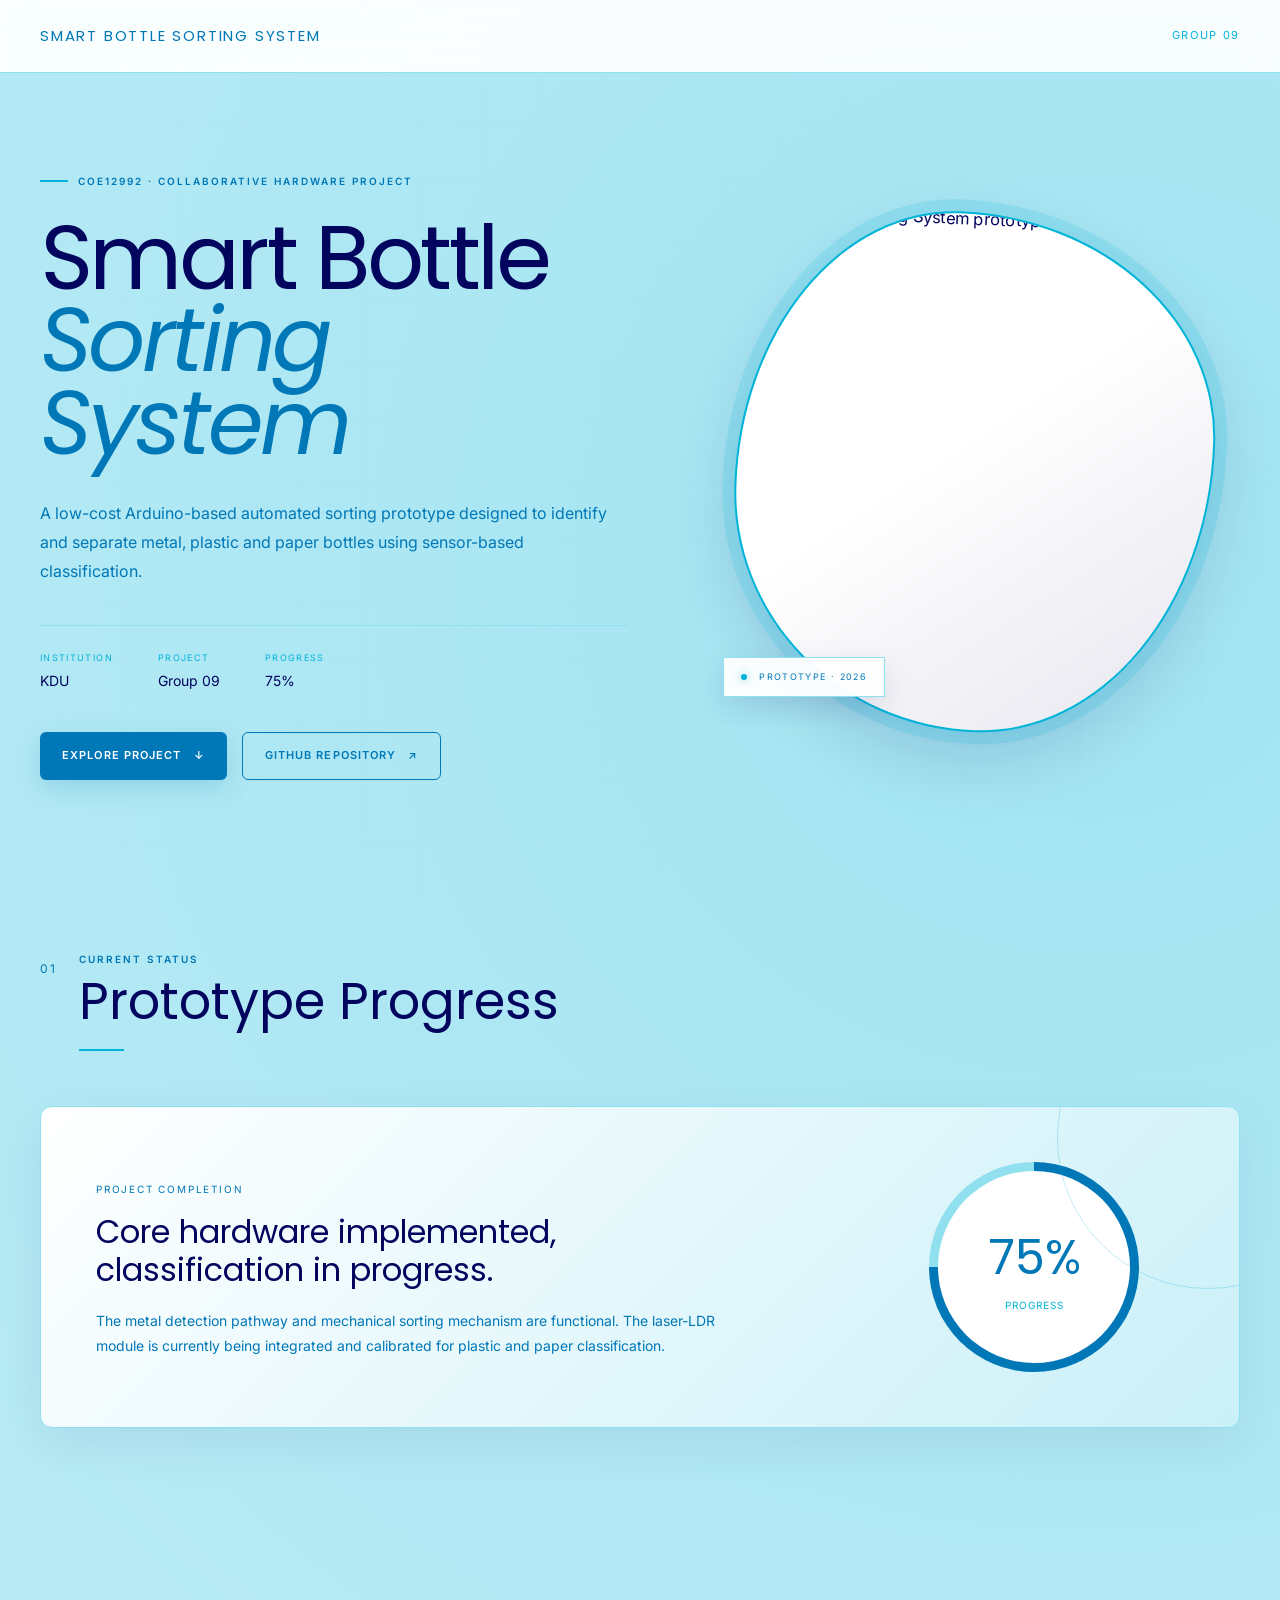
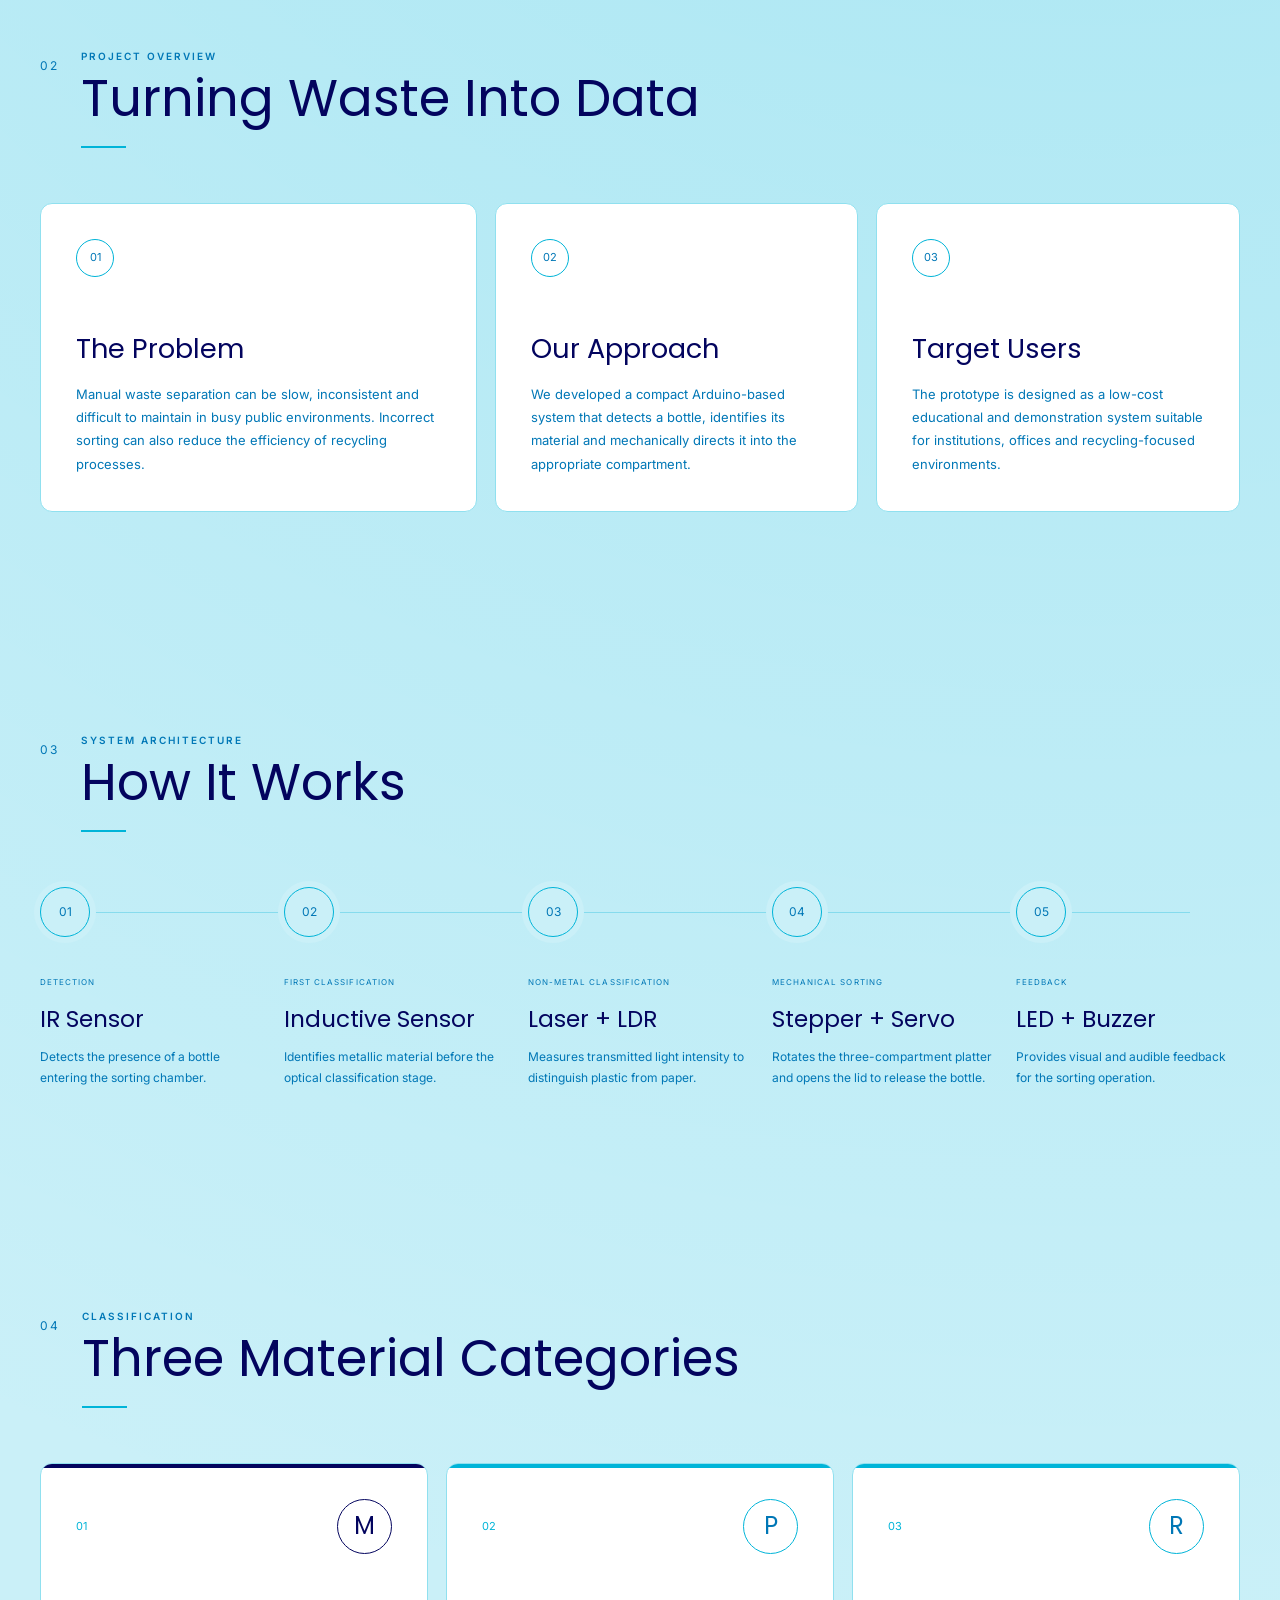
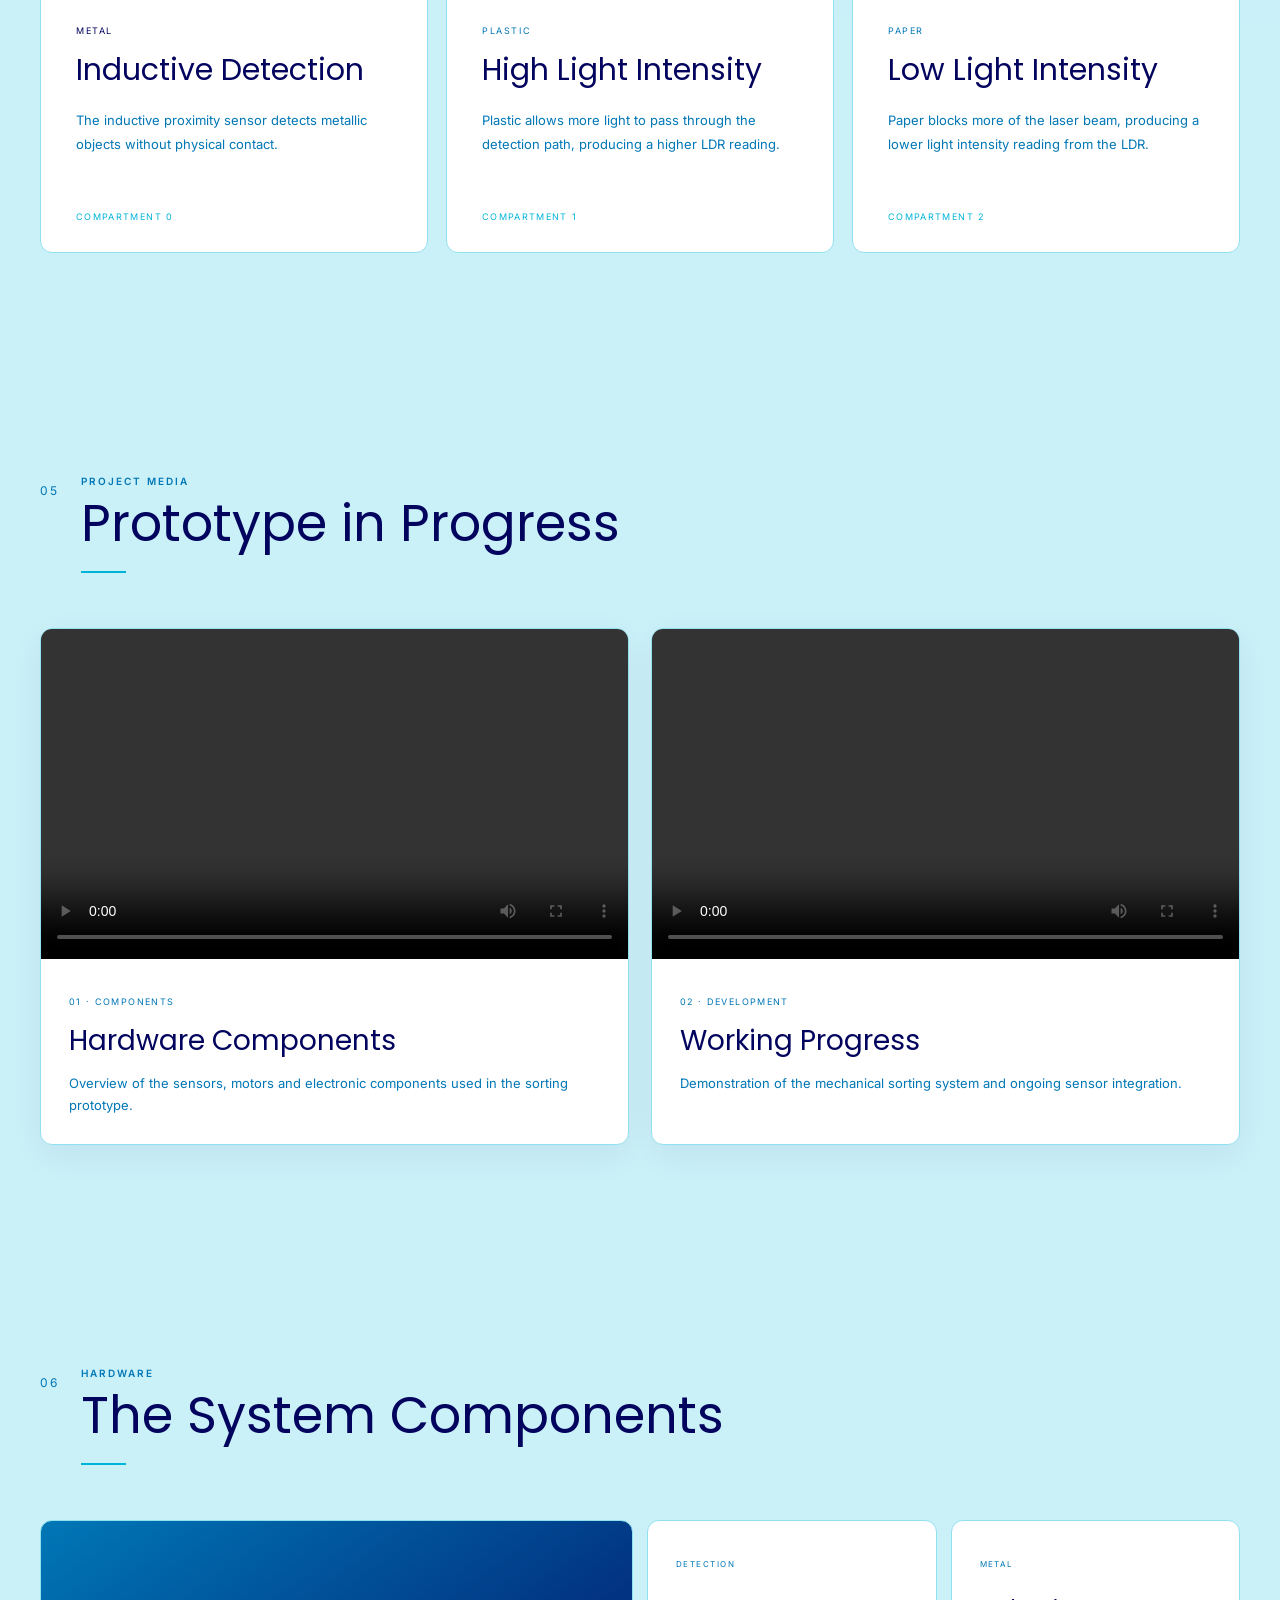
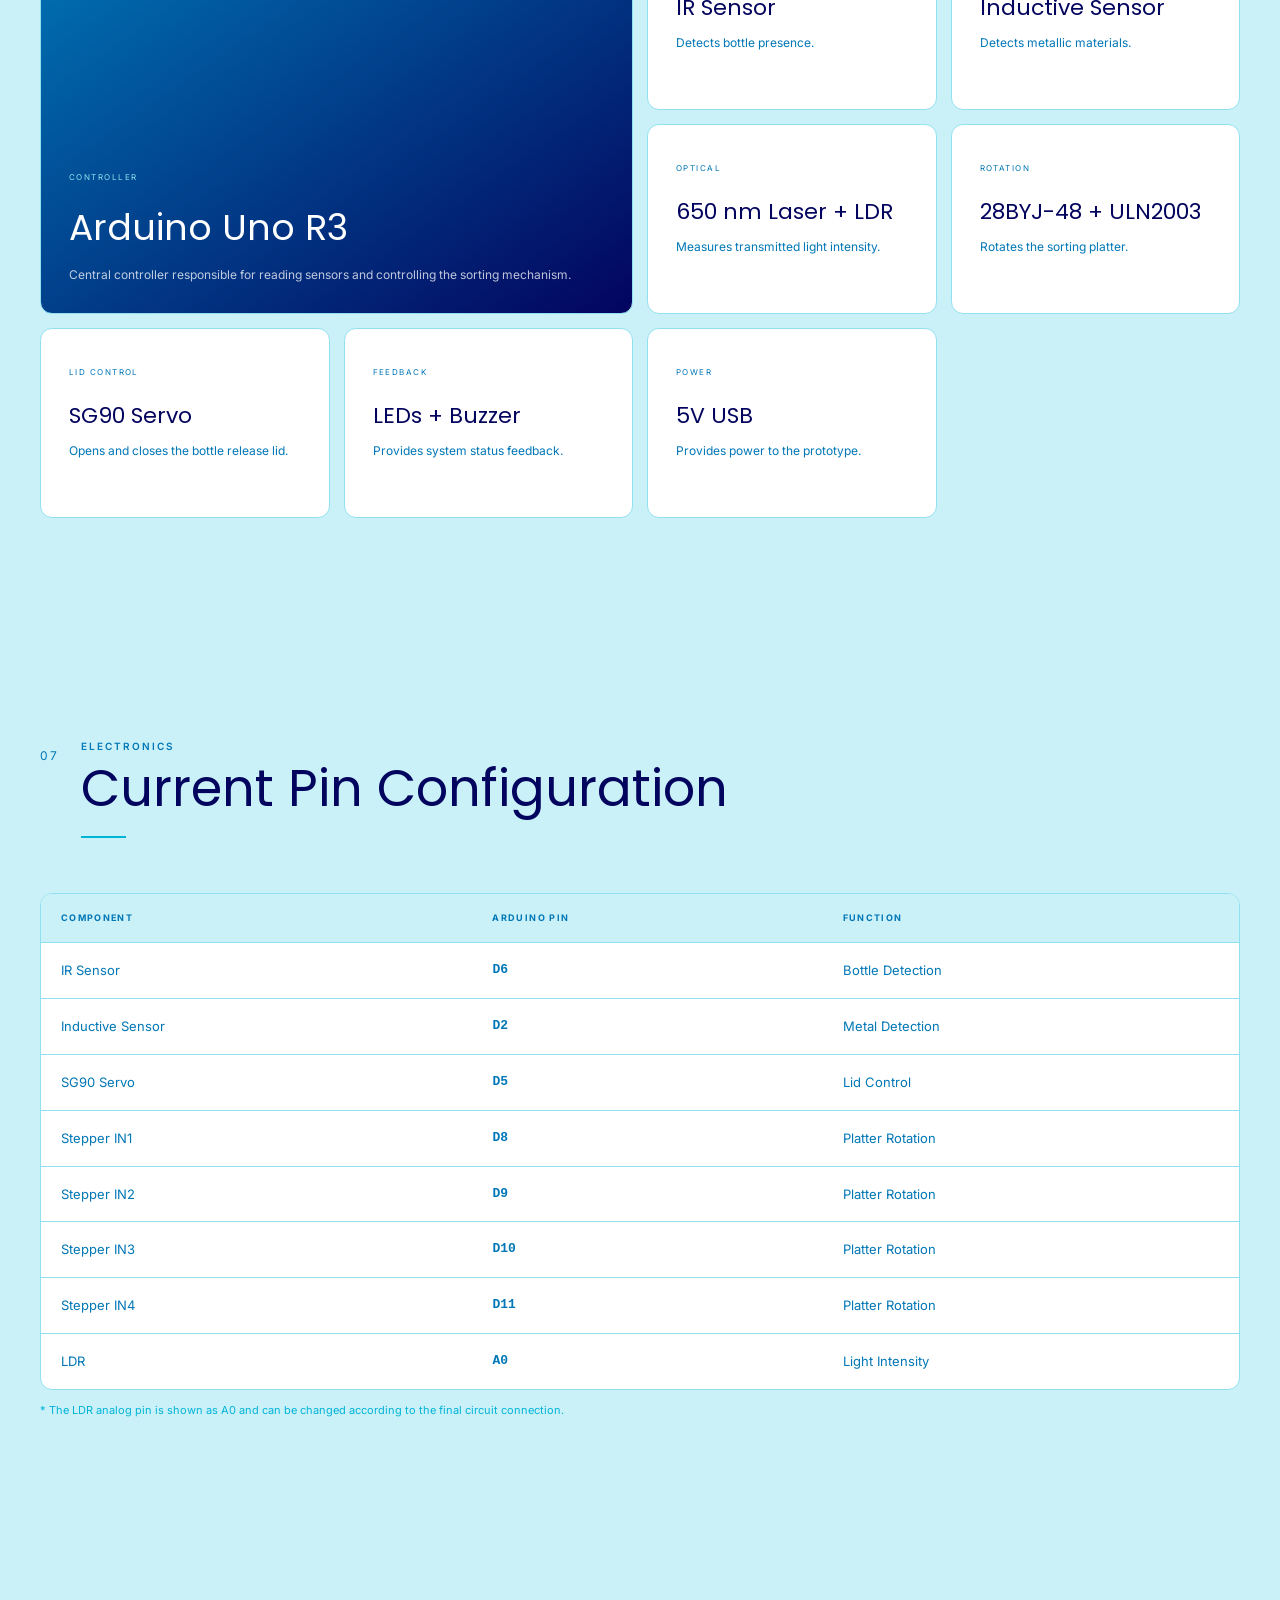
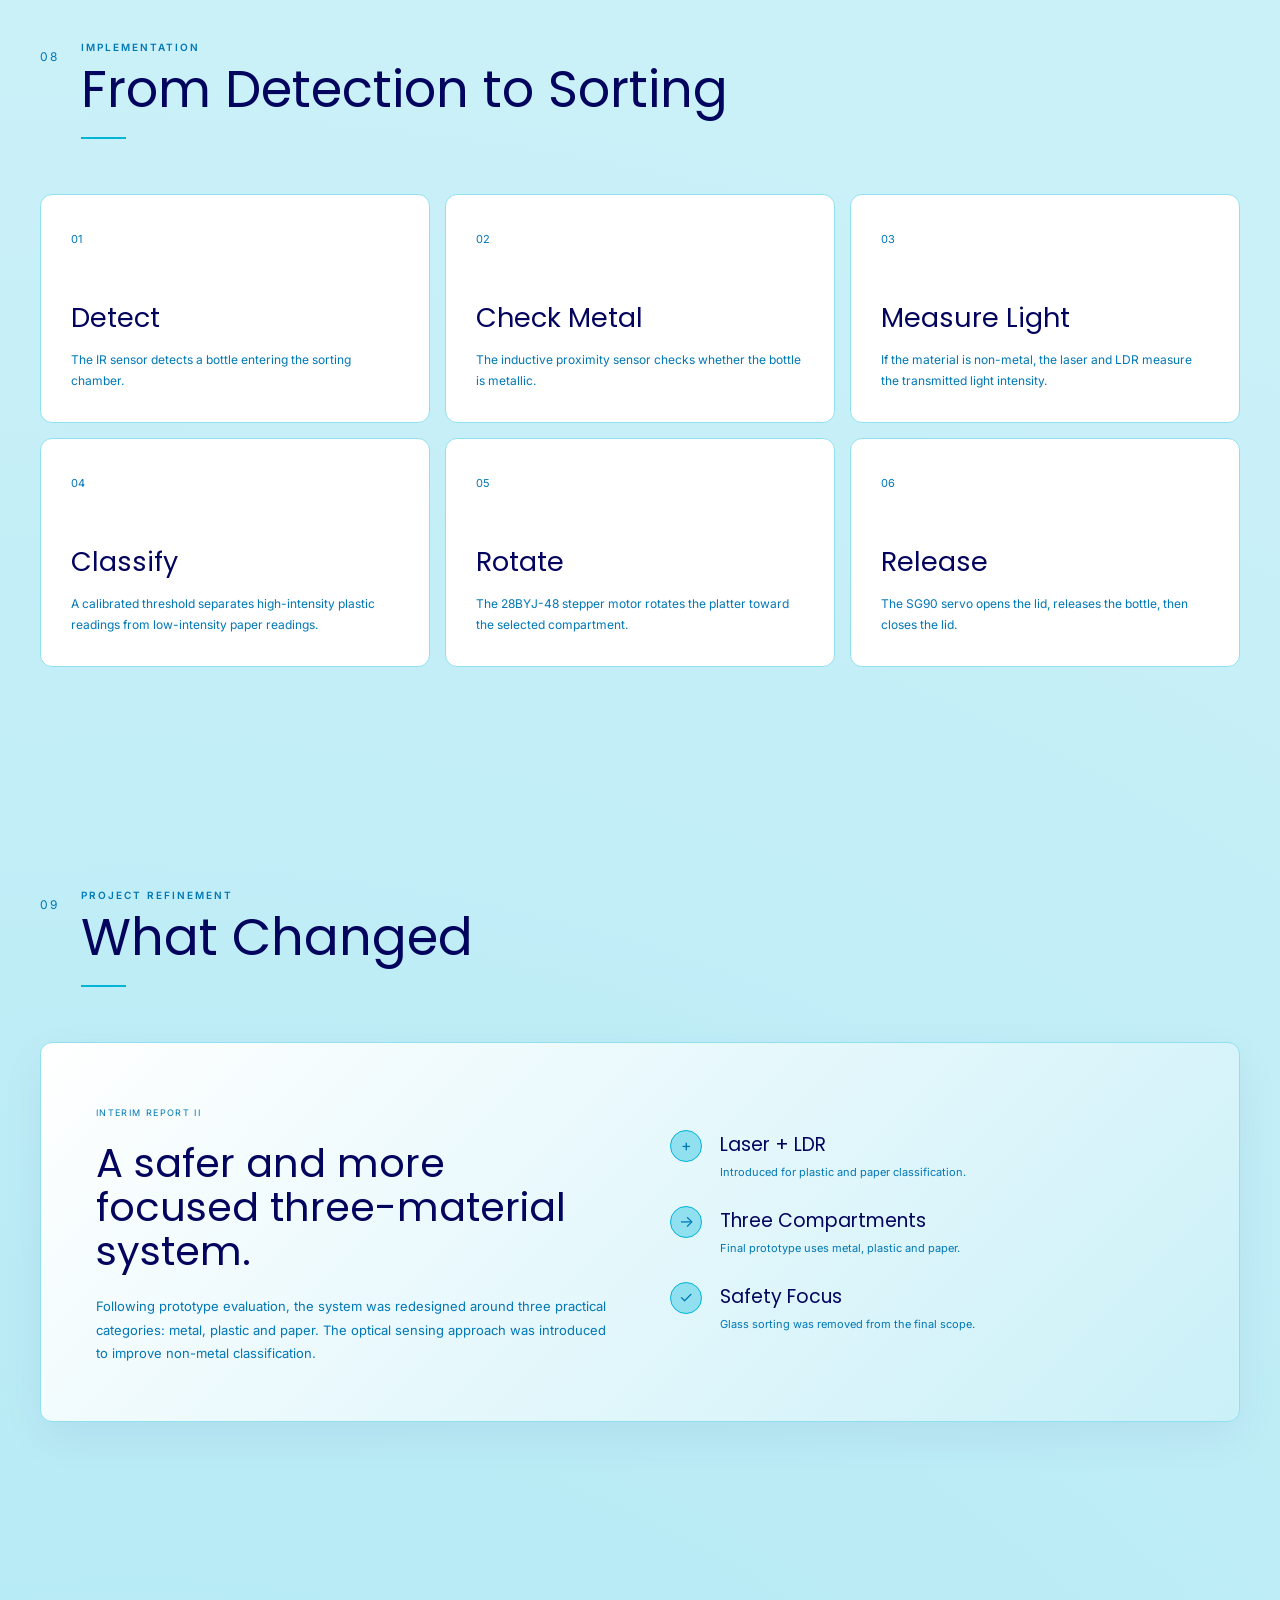
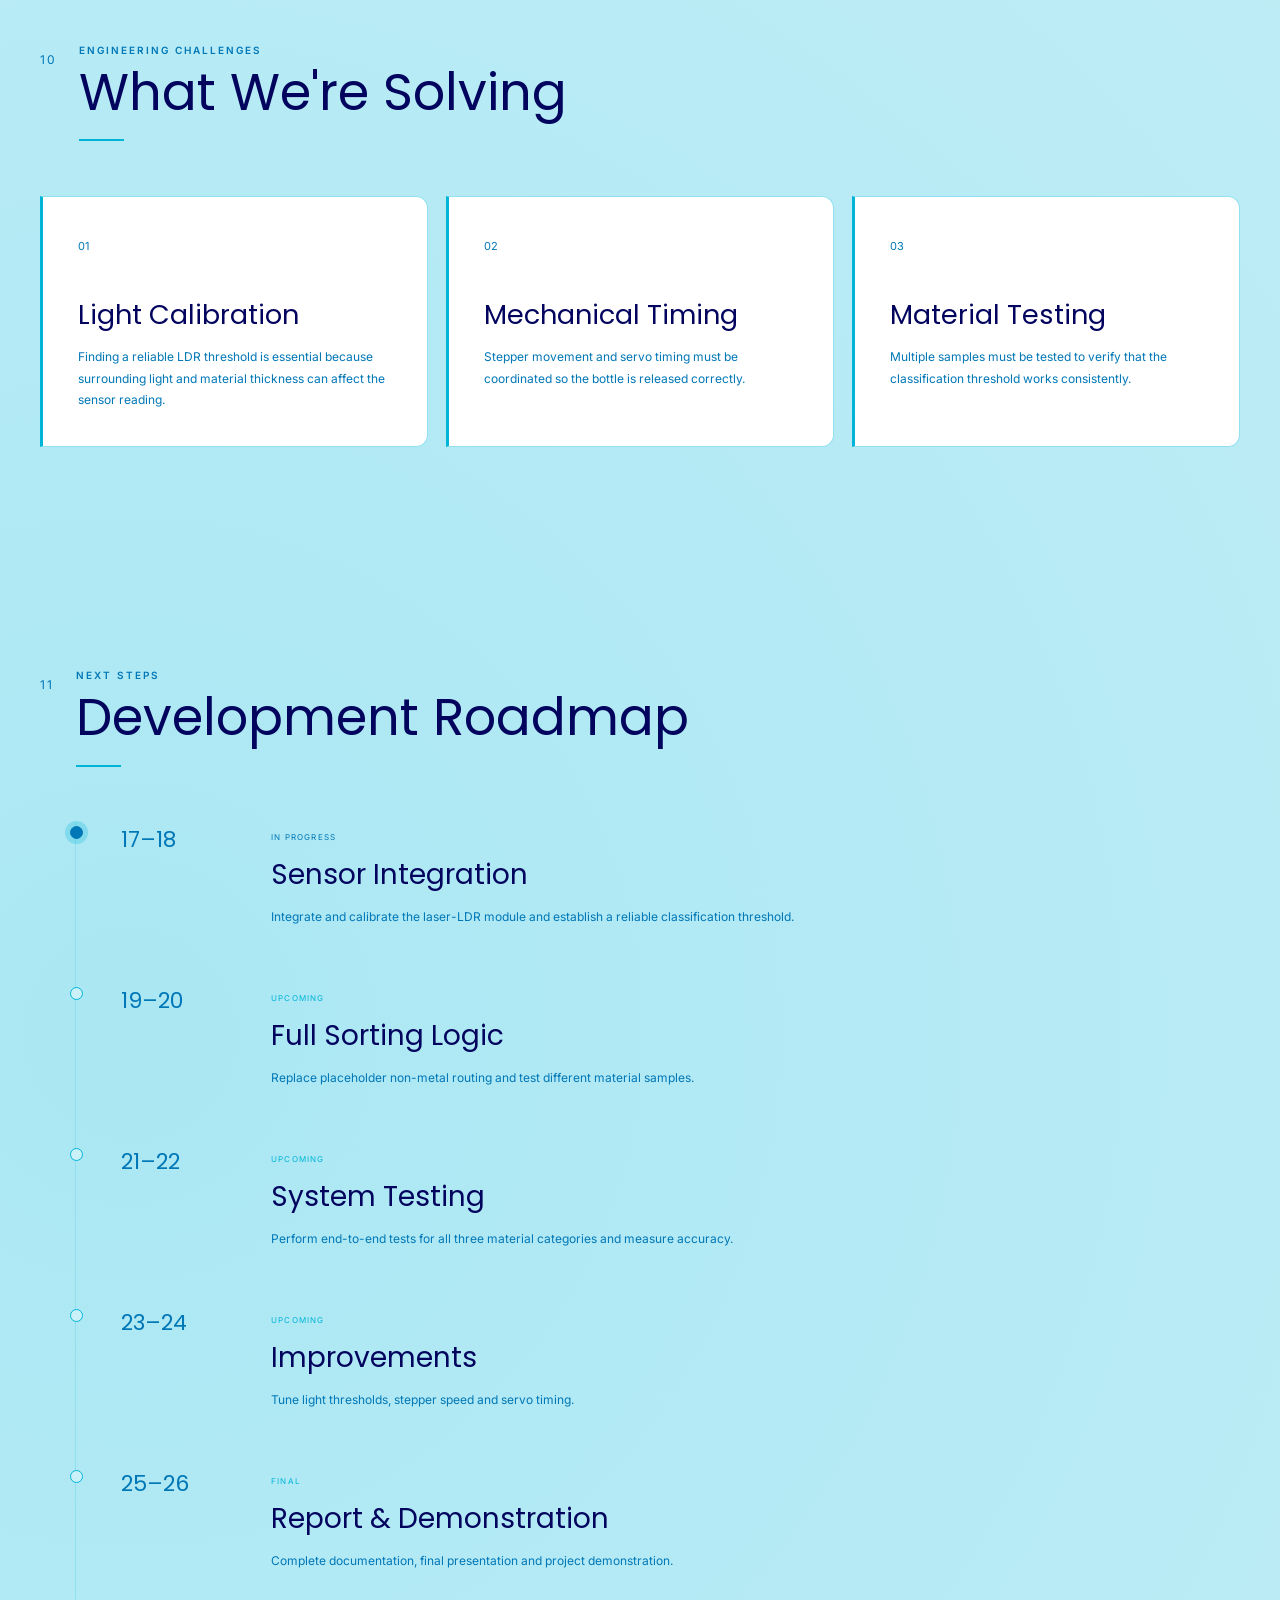
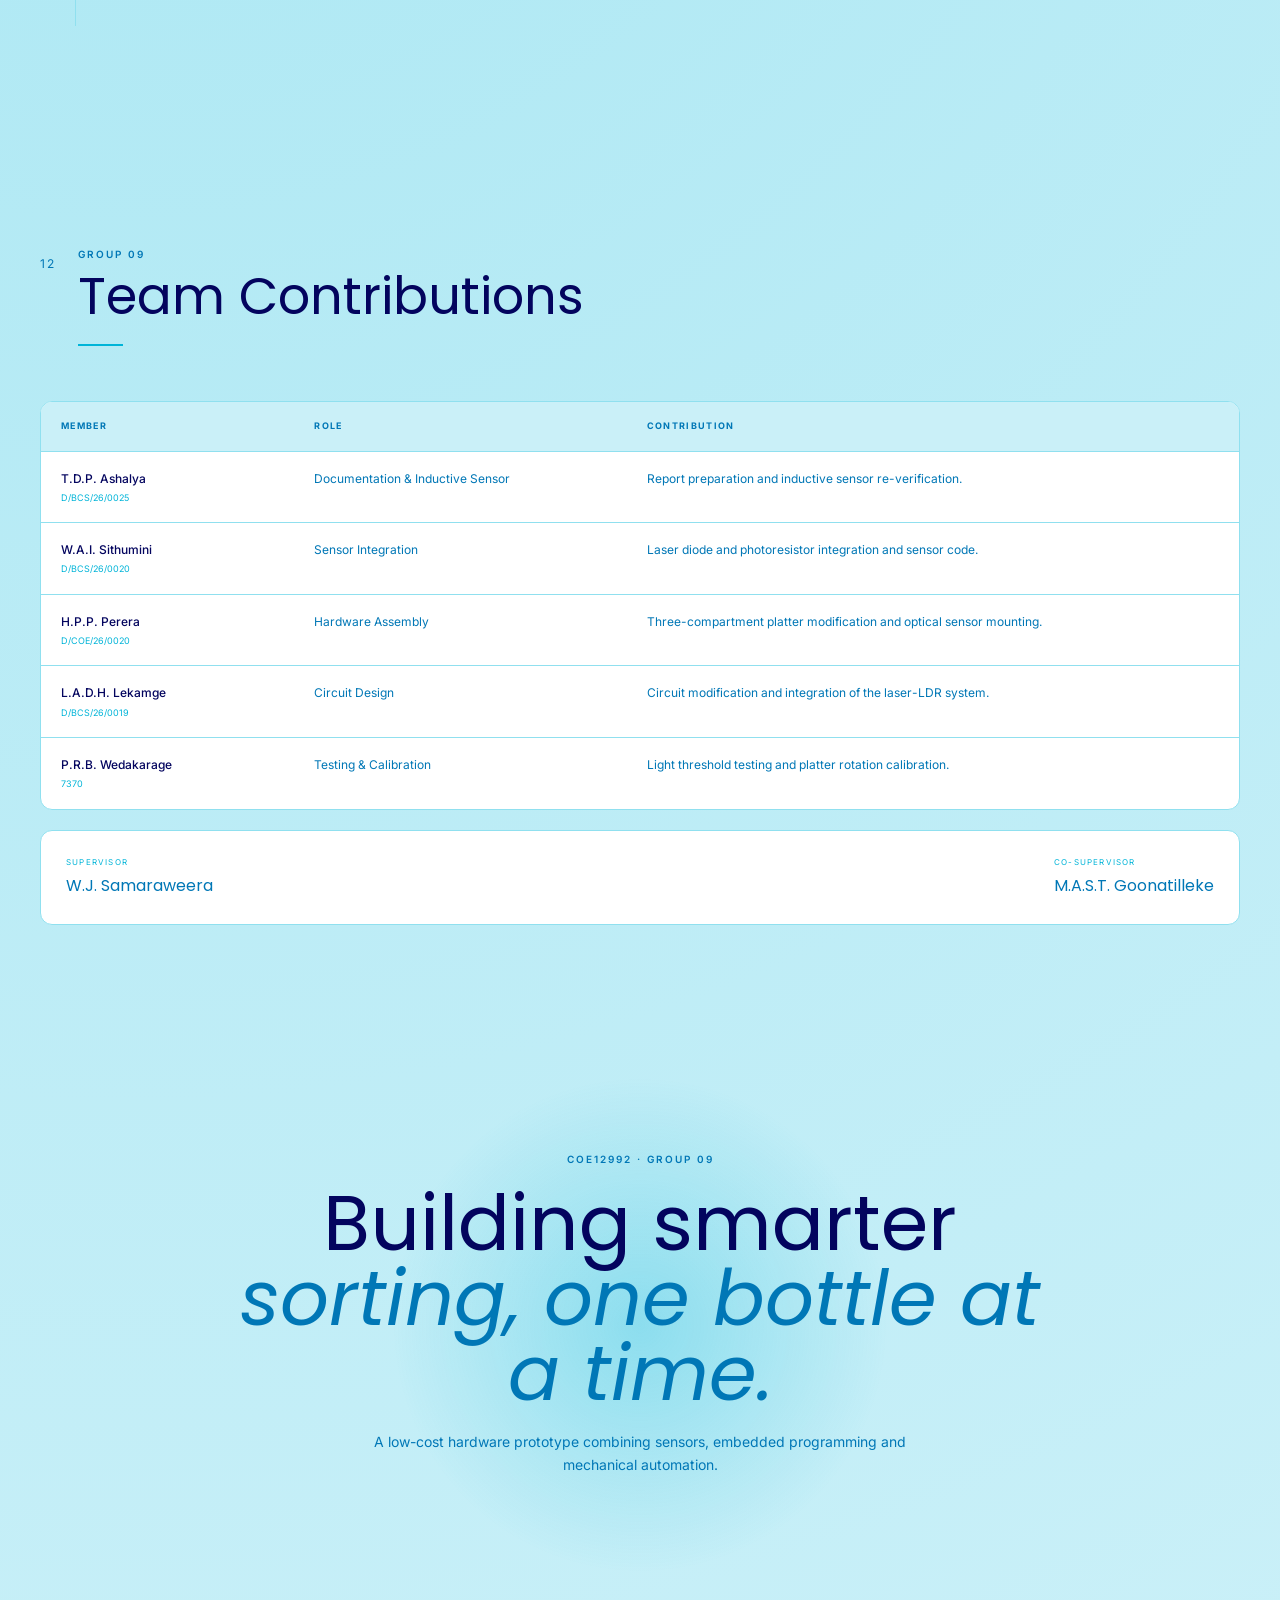
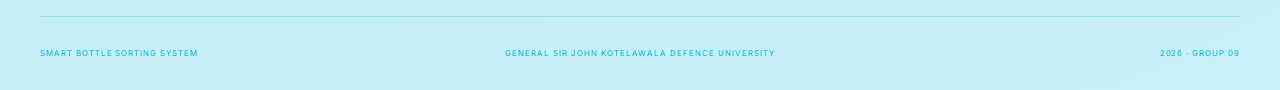
==== bottle-sorting.html @ 2836f272 "Add files via upload" ====
<!DOCTYPE html>
<html lang="en">
<head>
    <meta charset="UTF-8">
    <meta name="viewport" content="width=device-width, initial-scale=1.0">

    <title>Smart Bottle Sorting System | Group-09</title>

    <!-- Google Fonts -->
   <link rel="preconnect" href="https://fonts.googleapis.com">
<link rel="preconnect" href="https://fonts.gstatic.com" crossorigin>

<link href="https://fonts.googleapis.com/css2?family=Inter:wght@400;500;600;700&family=Poppins:wght@400;500;600;700&display=swap" rel="stylesheet">
    <!-- Project CSS -->
    <link rel="stylesheet" href="bottle-sorting.css">
</head>

<body>

<!-- =========================
     NAVIGATION
========================= -->
<header class="project-header">

    <nav class="project-nav">

        

        <div class="nav-title">
            SMART BOTTLE SORTING SYSTEM
        </div>

        <div class="nav-status">
            GROUP 09
        </div>

    </nav>

</header>


<main>

<!-- =========================
     HERO SECTION
========================= -->
<section class="hero section">

    <div class="hero-content">

        <div class="eyebrow">
            COE12992 · COLLABORATIVE HARDWARE PROJECT
        </div>

        <h1>
            Smart Bottle
            <span>Sorting System</span>
        </h1>

        <p class="hero-description">
            A low-cost Arduino-based automated sorting prototype
            designed to identify and separate metal, plastic and
            paper bottles using sensor-based classification.
        </p>

        <div class="hero-meta">

            <div class="meta-item">
                <span class="meta-label">INSTITUTION</span>
                <span class="meta-value">KDU</span>
            </div>

            <div class="meta-item">
                <span class="meta-label">PROJECT</span>
                <span class="meta-value">Group 09</span>
            </div>

            <div class="meta-item">
                <span class="meta-label">PROGRESS</span>
                <span class="meta-value">75%</span>
            </div>

        </div>

        <div class="hero-buttons">

            <a href="#overview" class="btn btn-primary">
                Explore Project
                <span>↓</span>
            </a>

            <!-- Replace # with your GitHub repository URL -->
            <a href="#" class="btn btn-outline">
                GitHub Repository
                <span>↗</span>
            </a>

        </div>

    </div>


    <!-- PROJECT IMAGE -->
    <div class="hero-visual">

        <div class="image-decoration"></div>

        <div class="project-image-frame">

            <!-- Replace with your actual image filename -->
            <img
                src="assets/smart-bottle.jpg"
                alt="Smart Bottle Sorting System prototype"
            >

            <div class="image-overlay"></div>

        </div>

        <div class="floating-label">
            <span class="dot"></span>
            PROTOTYPE · 2026
        </div>

    </div>

</section>


<!-- =========================
     PROGRESS
========================= -->
<section class="progress-section section">

    <div class="section-heading">

        <span class="section-number">01</span>

        <div>
            <p class="section-kicker">CURRENT STATUS</p>
            <h2>Prototype Progress</h2>
        </div>

    </div>


    <div class="progress-card">

        <div class="progress-info">

            <span class="progress-label">
                PROJECT COMPLETION
            </span>

            <h3>
                Core hardware implemented,
                classification in progress.
            </h3>

            <p>
                The metal detection pathway and mechanical
                sorting mechanism are functional. The laser-LDR
                module is currently being integrated and calibrated
                for plastic and paper classification.
            </p>

        </div>


        <div class="progress-circle">

            <div class="progress-circle-inner">
                <strong>75%</strong>
                <span>Progress</span>
            </div>

        </div>

    </div>

</section>


<!-- =========================
     OVERVIEW
========================= -->
<section class="section" id="overview">

    <div class="section-heading">

        <span class="section-number">02</span>

        <div>
            <p class="section-kicker">PROJECT OVERVIEW</p>
            <h2>Turning Waste Into Data</h2>
        </div>

    </div>


    <div class="overview-grid">

        <article class="info-card large-card">

            <div class="card-icon">01</div>

            <h3>The Problem</h3>

            <p>
                Manual waste separation can be slow, inconsistent
                and difficult to maintain in busy public environments.
                Incorrect sorting can also reduce the efficiency of
                recycling processes.
            </p>

        </article>


        <article class="info-card">

            <div class="card-icon">02</div>

            <h3>Our Approach</h3>

            <p>
                We developed a compact Arduino-based system that
                detects a bottle, identifies its material and
                mechanically directs it into the appropriate
                compartment.
            </p>

        </article>


        <article class="info-card">

            <div class="card-icon">03</div>

            <h3>Target Users</h3>

            <p>
                The prototype is designed as a low-cost educational
                and demonstration system suitable for institutions,
                offices and recycling-focused environments.
            </p>

        </article>

    </div>

</section>


<!-- =========================
     SYSTEM WORKFLOW
========================= -->
<section class="section workflow-section">

    <div class="section-heading">

        <span class="section-number">03</span>

        <div>
            <p class="section-kicker">SYSTEM ARCHITECTURE</p>
            <h2>How It Works</h2>
        </div>

    </div>


    <div class="workflow">

        <div class="workflow-line"></div>


        <div class="workflow-step">

            <div class="workflow-number">01</div>

            <div class="workflow-content">

                <span>DETECTION</span>

                <h3>IR Sensor</h3>

                <p>
                    Detects the presence of a bottle entering
                    the sorting chamber.
                </p>

            </div>

        </div>


        <div class="workflow-step">

            <div class="workflow-number">02</div>

            <div class="workflow-content">

                <span>FIRST CLASSIFICATION</span>

                <h3>Inductive Sensor</h3>

                <p>
                    Identifies metallic material before the
                    optical classification stage.
                </p>

            </div>

        </div>


        <div class="workflow-step">

            <div class="workflow-number">03</div>

            <div class="workflow-content">

                <span>NON-METAL CLASSIFICATION</span>

                <h3>Laser + LDR</h3>

                <p>
                    Measures transmitted light intensity to
                    distinguish plastic from paper.
                </p>

            </div>

        </div>


        <div class="workflow-step">

            <div class="workflow-number">04</div>

            <div class="workflow-content">

                <span>MECHANICAL SORTING</span>

                <h3>Stepper + Servo</h3>

                <p>
                    Rotates the three-compartment platter and
                    opens the lid to release the bottle.
                </p>

            </div>

        </div>


        <div class="workflow-step">

            <div class="workflow-number">05</div>

            <div class="workflow-content">

                <span>FEEDBACK</span>

                <h3>LED + Buzzer</h3>

                <p>
                    Provides visual and audible feedback for
                    the sorting operation.
                </p>

            </div>

        </div>

    </div>

</section>


<!-- =========================
     SORTING CATEGORIES
========================= -->
<section class="section">

    <div class="section-heading">

        <span class="section-number">04</span>

        <div>
            <p class="section-kicker">CLASSIFICATION</p>
            <h2>Three Material Categories</h2>
        </div>

    </div>


    <div class="material-grid">


        <article class="material-card metal-card">

            <div class="material-top">

                <span class="material-number">01</span>

                <div class="material-symbol">
                    M
                </div>

            </div>

            <p class="material-type">METAL</p>

            <h3>Inductive Detection</h3>

            <p>
                The inductive proximity sensor detects metallic
                objects without physical contact.
            </p>

            <div class="material-route">
                COMPARTMENT 0
            </div>

        </article>


        <article class="material-card plastic-card">

            <div class="material-top">

                <span class="material-number">02</span>

                <div class="material-symbol">
                    P
                </div>

            </div>

            <p class="material-type">PLASTIC</p>

            <h3>High Light Intensity</h3>

            <p>
                Plastic allows more light to pass through the
                detection path, producing a higher LDR reading.
            </p>

            <div class="material-route">
                COMPARTMENT 1
            </div>

        </article>


        <article class="material-card paper-card">

            <div class="material-top">

                <span class="material-number">03</span>

                <div class="material-symbol">
                    R
                </div>

            </div>

            <p class="material-type">PAPER</p>

            <h3>Low Light Intensity</h3>

            <p>
                Paper blocks more of the laser beam, producing
                a lower light intensity reading from the LDR.
            </p>

            <div class="material-route">
                COMPARTMENT 2
            </div>

        </article>

    </div>

</section>


<!-- =========================
     VIDEOS
========================= -->
<section class="section video-section">

    <div class="section-heading">

        <span class="section-number">05</span>

        <div>
            <p class="section-kicker">PROJECT MEDIA</p>
            <h2>Prototype in Progress</h2>
        </div>

    </div>


    <div class="video-grid">


        <article class="video-card">

            <div class="video-wrapper">

                <video controls preload="metadata">
                    <source
                        src="assets/bottle-components.mp4"
                        type="video/mp4"
                    >

                    Your browser does not support the video tag.

                </video>

            </div>

            <div class="video-content">

                <span>01 · COMPONENTS</span>

                <h3>Hardware Components</h3>

                <p>
                    Overview of the sensors, motors and electronic
                    components used in the sorting prototype.
                </p>

            </div>

        </article>


        <article class="video-card">

            <div class="video-wrapper">

                <video controls preload="metadata">
                    <source
                        src="assets/bottle-working-progress.mp4"
                        type="video/mp4"
                    >

                    Your browser does not support the video tag.

                </video>

            </div>

            <div class="video-content">

                <span>02 · DEVELOPMENT</span>

                <h3>Working Progress</h3>

                <p>
                    Demonstration of the mechanical sorting system
                    and ongoing sensor integration.
                </p>

            </div>

        </article>

    </div>

</section>


<!-- =========================
     HARDWARE
========================= -->
<section class="section">

    <div class="section-heading">

        <span class="section-number">06</span>

        <div>
            <p class="section-kicker">HARDWARE</p>
            <h2>The System Components</h2>
        </div>

    </div>


    <div class="hardware-grid">


        <div class="hardware-card main-controller">

            <span class="hardware-label">CONTROLLER</span>

            <h3>Arduino Uno R3</h3>

            <p>
                Central controller responsible for reading sensors
                and controlling the sorting mechanism.
            </p>

        </div>


        <div class="hardware-card">

            <span class="hardware-label">DETECTION</span>

            <h3>IR Sensor</h3>

            <p>
                Detects bottle presence.
            </p>

        </div>


        <div class="hardware-card">

            <span class="hardware-label">METAL</span>

            <h3>Inductive Sensor</h3>

            <p>
                Detects metallic materials.
            </p>

        </div>


        <div class="hardware-card">

            <span class="hardware-label">OPTICAL</span>

            <h3>650 nm Laser + LDR</h3>

            <p>
                Measures transmitted light intensity.
            </p>

        </div>


        <div class="hardware-card">

            <span class="hardware-label">ROTATION</span>

            <h3>28BYJ-48 + ULN2003</h3>

            <p>
                Rotates the sorting platter.
            </p>

        </div>


        <div class="hardware-card">

            <span class="hardware-label">LID CONTROL</span>

            <h3>SG90 Servo</h3>

            <p>
                Opens and closes the bottle release lid.
            </p>

        </div>


        <div class="hardware-card">

            <span class="hardware-label">FEEDBACK</span>

            <h3>LEDs + Buzzer</h3>

            <p>
                Provides system status feedback.
            </p>

        </div>


        <div class="hardware-card">

            <span class="hardware-label">POWER</span>

            <h3>5V USB</h3>

            <p>
                Provides power to the prototype.
            </p>

        </div>

    </div>

</section>


<!-- =========================
     PIN CONFIGURATION
========================= -->
<section class="section pin-section">

    <div class="section-heading">

        <span class="section-number">07</span>

        <div>
            <p class="section-kicker">ELECTRONICS</p>
            <h2>Current Pin Configuration</h2>
        </div>

    </div>


    <div class="pin-table-wrapper">

        <table class="pin-table">

            <thead>

                <tr>
                    <th>Component</th>
                    <th>Arduino Pin</th>
                    <th>Function</th>
                </tr>

            </thead>

            <tbody>

                <tr>
                    <td>IR Sensor</td>
                    <td>D6</td>
                    <td>Bottle Detection</td>
                </tr>

                <tr>
                    <td>Inductive Sensor</td>
                    <td>D2</td>
                    <td>Metal Detection</td>
                </tr>

                <tr>
                    <td>SG90 Servo</td>
                    <td>D5</td>
                    <td>Lid Control</td>
                </tr>

                <tr>
                    <td>Stepper IN1</td>
                    <td>D8</td>
                    <td>Platter Rotation</td>
                </tr>

                <tr>
                    <td>Stepper IN2</td>
                    <td>D9</td>
                    <td>Platter Rotation</td>
                </tr>

                <tr>
                    <td>Stepper IN3</td>
                    <td>D10</td>
                    <td>Platter Rotation</td>
                </tr>

                <tr>
                    <td>Stepper IN4</td>
                    <td>D11</td>
                    <td>Platter Rotation</td>
                </tr>

                <tr>
                    <td>LDR</td>
                    <td>A0</td>
                    <td>Light Intensity</td>
                </tr>

            </tbody>

        </table>

    </div>

    <p class="table-note">
        * The LDR analog pin is shown as A0 and can be changed
        according to the final circuit connection.
    </p>

</section>


<!-- =========================
     IMPLEMENTATION
========================= -->
<section class="section">

    <div class="section-heading">

        <span class="section-number">08</span>

        <div>
            <p class="section-kicker">IMPLEMENTATION</p>
            <h2>From Detection to Sorting</h2>
        </div>

    </div>


    <div class="implementation-grid">


        <div class="implementation-card">

            <span class="implementation-number">01</span>

            <h3>Detect</h3>

            <p>
                The IR sensor detects a bottle entering the
                sorting chamber.
            </p>

        </div>


        <div class="implementation-card">

            <span class="implementation-number">02</span>

            <h3>Check Metal</h3>

            <p>
                The inductive proximity sensor checks whether
                the bottle is metallic.
            </p>

        </div>


        <div class="implementation-card">

            <span class="implementation-number">03</span>

            <h3>Measure Light</h3>

            <p>
                If the material is non-metal, the laser and LDR
                measure the transmitted light intensity.
            </p>

        </div>


        <div class="implementation-card">

            <span class="implementation-number">04</span>

            <h3>Classify</h3>

            <p>
                A calibrated threshold separates high-intensity
                plastic readings from low-intensity paper readings.
            </p>

        </div>


        <div class="implementation-card">

            <span class="implementation-number">05</span>

            <h3>Rotate</h3>

            <p>
                The 28BYJ-48 stepper motor rotates the platter
                toward the selected compartment.
            </p>

        </div>


        <div class="implementation-card">

            <span class="implementation-number">06</span>

            <h3>Release</h3>

            <p>
                The SG90 servo opens the lid, releases the bottle,
                then closes the lid.
            </p>

        </div>

    </div>

</section>


<!-- =========================
     SCOPE REFINEMENT
========================= -->
<section class="section refinement-section">

    <div class="section-heading">

        <span class="section-number">09</span>

        <div>
            <p class="section-kicker">PROJECT REFINEMENT</p>
            <h2>What Changed</h2>
        </div>

    </div>


    <div class="refinement-card">

        <div class="refinement-main">

            <span class="refinement-tag">
                INTERIM REPORT II
            </span>

            <h3>
                A safer and more focused
                three-material system.
            </h3>

            <p>
                Following prototype evaluation, the system was
                redesigned around three practical categories:
                metal, plastic and paper. The optical sensing
                approach was introduced to improve non-metal
                classification.
            </p>

        </div>


        <div class="change-list">

            <div class="change-item">

                <span class="change-icon">+</span>

                <div>
                    <strong>Laser + LDR</strong>
                    <p>
                        Introduced for plastic and paper classification.
                    </p>
                </div>

            </div>


            <div class="change-item">

                <span class="change-icon">→</span>

                <div>
                    <strong>Three Compartments</strong>
                    <p>
                        Final prototype uses metal, plastic and paper.
                    </p>
                </div>

            </div>


            <div class="change-item">

                <span class="change-icon">✓</span>

                <div>
                    <strong>Safety Focus</strong>
                    <p>
                        Glass sorting was removed from the final scope.
                    </p>
                </div>

            </div>

        </div>

    </div>

</section>


<!-- =========================
     CHALLENGES
========================= -->
<section class="section">

    <div class="section-heading">

        <span class="section-number">10</span>

        <div>
            <p class="section-kicker">ENGINEERING CHALLENGES</p>
            <h2>What We're Solving</h2>
        </div>

    </div>


    <div class="challenge-grid">


        <article class="challenge-card">

            <span>01</span>

            <h3>Light Calibration</h3>

            <p>
                Finding a reliable LDR threshold is essential
                because surrounding light and material thickness
                can affect the sensor reading.
            </p>

        </article>


        <article class="challenge-card">

            <span>02</span>

            <h3>Mechanical Timing</h3>

            <p>
                Stepper movement and servo timing must be
                coordinated so the bottle is released correctly.
            </p>

        </article>


        <article class="challenge-card">

            <span>03</span>

            <h3>Material Testing</h3>

            <p>
                Multiple samples must be tested to verify that
                the classification threshold works consistently.
            </p>

        </article>

    </div>

</section>


<!-- =========================
     ROADMAP
========================= -->
<section class="section roadmap-section">

    <div class="section-heading">

        <span class="section-number">11</span>

        <div>
            <p class="section-kicker">NEXT STEPS</p>
            <h2>Development Roadmap</h2>
        </div>

    </div>


    <div class="roadmap">


        <div class="roadmap-item active">

            <div class="roadmap-week">
                17–18
            </div>

            <div class="roadmap-content">

                <span class="roadmap-status">
                    IN PROGRESS
                </span>

                <h3>Sensor Integration</h3>

                <p>
                    Integrate and calibrate the laser-LDR module
                    and establish a reliable classification threshold.
                </p>

            </div>

        </div>


        <div class="roadmap-item">

            <div class="roadmap-week">
                19–20
            </div>

            <div class="roadmap-content">

                <span class="roadmap-status">
                    UPCOMING
                </span>

                <h3>Full Sorting Logic</h3>

                <p>
                    Replace placeholder non-metal routing and
                    test different material samples.
                </p>

            </div>

        </div>


        <div class="roadmap-item">

            <div class="roadmap-week">
                21–22
            </div>

            <div class="roadmap-content">

                <span class="roadmap-status">
                    UPCOMING
                </span>

                <h3>System Testing</h3>

                <p>
                    Perform end-to-end tests for all three
                    material categories and measure accuracy.
                </p>

            </div>

        </div>


        <div class="roadmap-item">

            <div class="roadmap-week">
                23–24
            </div>

            <div class="roadmap-content">

                <span class="roadmap-status">
                    UPCOMING
                </span>

                <h3>Improvements</h3>

                <p>
                    Tune light thresholds, stepper speed and
                    servo timing.
                </p>

            </div>

        </div>


        <div class="roadmap-item">

            <div class="roadmap-week">
                25–26
            </div>

            <div class="roadmap-content">

                <span class="roadmap-status">
                    FINAL
                </span>

                <h3>Report & Demonstration</h3>

                <p>
                    Complete documentation, final presentation
                    and project demonstration.
                </p>

            </div>

        </div>

    </div>

</section>


<!-- =========================
     TEAM
========================= -->
<section class="section team-section">

    <div class="section-heading">

        <span class="section-number">12</span>

        <div>
            <p class="section-kicker">GROUP 09</p>
            <h2>Team Contributions</h2>
        </div>

    </div>


    <div class="team-table-wrapper">

        <table class="team-table">

            <thead>

                <tr>
                    <th>Member</th>
                    <th>Role</th>
                    <th>Contribution</th>
                </tr>

            </thead>

            <tbody>

                <tr>

                    <td>
                        <strong>T.D.P. Ashalya</strong>
                        <small>D/BCS/26/0025</small>
                    </td>

                    <td>
                        Documentation &
                        Inductive Sensor
                    </td>

                    <td>
                        Report preparation and
                        inductive sensor re-verification.
                    </td>

                </tr>


                <tr>

                    <td>
                        <strong>W.A.I. Sithumini</strong>
                        <small>D/BCS/26/0020</small>
                    </td>

                    <td>
                        Sensor Integration
                    </td>

                    <td>
                        Laser diode and photoresistor
                        integration and sensor code.
                    </td>

                </tr>


                <tr>

                    <td>
                        <strong>H.P.P. Perera</strong>
                        <small>D/COE/26/0020</small>
                    </td>

                    <td>
                        Hardware Assembly
                    </td>

                    <td>
                        Three-compartment platter modification
                        and optical sensor mounting.
                    </td>

                </tr>


                <tr>

                    <td>
                        <strong>L.A.D.H. Lekamge</strong>
                        <small>D/BCS/26/0019</small>
                    </td>

                    <td>
                        Circuit Design
                    </td>

                    <td>
                        Circuit modification and integration
                        of the laser-LDR system.
                    </td>

                </tr>


                <tr>

                    <td>
                        <strong>P.R.B. Wedakarage</strong>
                        <small>7370</small>
                    </td>

                    <td>
                        Testing & Calibration
                    </td>

                    <td>
                        Light threshold testing and
                        platter rotation calibration.
                    </td>

                </tr>

            </tbody>

        </table>

    </div>


    <div class="supervisor-box">

        <div>
            <span>SUPERVISOR</span>
            <strong>W.J. Samaraweera</strong>
        </div>

        <div>
            <span>CO-SUPERVISOR</span>
            <strong>M.A.S.T. Goonatilleke</strong>
        </div>

    </div>

</section>


<!-- =========================
     FINAL CTA
========================= -->
<section class="final-cta section">

    <div class="cta-glow"></div>

    <div class="cta-content">

        <span class="section-kicker">
            COE12992 · GROUP 09
        </span>

        <h2>
            Building smarter
            <span>sorting, one bottle at a time.</span>
        </h2>

        <p>
            A low-cost hardware prototype combining sensors,
            embedded programming and mechanical automation.
        </p>


    </div>

</section>

</main>


<!-- =========================
     FOOTER
========================= -->
<footer class="project-footer">

    <div class="footer-left">
        SMART BOTTLE SORTING SYSTEM
    </div>

    <div class="footer-center">
        GENERAL SIR JOHN KOTELAWALA DEFENCE UNIVERSITY
    </div>

    <div class="footer-right">
        2026 · GROUP 09
    </div>

</footer>


<script>

    /* Smooth scrolling */
    document.querySelectorAll('a[href^="#"]').forEach(link => {

        link.addEventListener("click", function(e) {

            const target = document.querySelector(
                this.getAttribute("href")
            );

            if (target) {

                e.preventDefault();

                target.scrollIntoView({
                    behavior: "smooth"
                });

            }

        });

    });


    /* Small reveal animation */
    const observer = new IntersectionObserver(
        (entries) => {

            entries.forEach(entry => {

                if (entry.isIntersecting) {

                    entry.target.classList.add("visible");

                }

            });

        },
        {
            threshold: 0.08
        }
    );


    document
        .querySelectorAll(
            ".info-card, .material-card, .video-card, .hardware-card, .implementation-card, .challenge-card, .roadmap-item"
        )
        .forEach(element => {

            element.classList.add("reveal");

            observer.observe(element);

        });

</script>

</body>
</html>
---- bottle-sorting.css ----
/* =========================================================
   SMART BOTTLE SORTING SYSTEM
   Portfolio Project Page
   LIGHT BLUE / AQUA TECHNOLOGY THEME
   ========================================================= */

/* =========================================================
   ROOT VARIABLES
   ========================================================= */
:root {

    /* Main Background */
    --bg-main: #CAF0F8;
    --bg-white: #FFFFFF;
    --bg-soft: #CAF0F8;
    --bg-green-soft: #90E0EF;

    /* Brand Colors */
    --forest: #0077B6;
    --forest-dark: #03045E;
    --sage: #00B4D8;
    --sage-soft: #90E0EF;

    /* Text */
    --text-main: #03045E;
    --text-secondary: #0077B6;
    --text-light: #00B4D8;

    /* Natural Accent */
    --brown: #0077B6;
    --brown-soft: #00B4D8;

    /* Metal Accent */
    --metal: #03045E;
    --metal-light: #90E0EF;

    /* Borders */
    --border-soft: #90E0EF;
    --border-green: rgba(0, 180, 216, 0.30);

    /* Status */
    --success: #0077B6;
    --warning: #00B4D8;
    --danger: #03045E;

    /* Fonts */
   --font-display:
    "Poppins",
    "Segoe UI",
    sans-serif;

--font-body:
    "Inter",
    "Segoe UI",
    sans-serif;

    /* Sizes */
    --radius-sm: 6px;
    --radius-md: 12px;
    --radius-lg: 20px;
    --max-width: 1200px;
}


/* =========================================================
   RESET
   ========================================================= */
* {
    margin: 0;
    padding: 0;
    box-sizing: border-box;
}

html {
    scroll-behavior: smooth;
}

body {
    background:
        radial-gradient(
            circle at 85% 5%,
            rgba(0, 180, 216, 0.20),
            transparent 25%
        ),
        radial-gradient(
            circle at 10% 80%,
            rgba(144, 224, 239, 0.55),
            transparent 28%
        ),
        var(--bg-main);
    color: var(--text-main);
    font-family: var(--font-body);
    line-height: 1.6;
    overflow-x: hidden;
}

img {
    max-width: 100%;
    display: block;
}

a {
    color: inherit;
    text-decoration: none;
}

button,
a {
    -webkit-tap-highlight-color: transparent;
}


/* =========================================================
   BACKGROUND ECO GRID
   ========================================================= */
body::before {
    content: "";
    position: fixed;
    inset: 0;
    pointer-events: none;
    opacity: 0.45;
    background-image:
        linear-gradient(
            rgba(3, 4, 94, 0.025) 1px,
            transparent 1px
        ),
        linear-gradient(
            90deg,
            rgba(3, 4, 94, 0.025) 1px,
            transparent 1px
        );
    background-size: 60px 60px;
    z-index: -2;
}


/* =========================================================
   HEADER
   ========================================================= */
.project-header {
    position: sticky;
    top: 0;
    z-index: 1000;
    background: rgba(255, 255, 255, 0.92);
    border-bottom: 1px solid var(--border-soft);
    backdrop-filter: blur(16px);
    -webkit-backdrop-filter: blur(16px);
}

.project-nav {
    width: min(var(--max-width), calc(100% - 60px));
    min-height: 72px;
    margin: auto;
    display: flex;
    align-items: center;
    justify-content: space-between;
    gap: 30px;
}

.back-link {
    display: inline-flex;
    align-items: center;
    gap: 10px;
    color: var(--text-secondary);
    font-size: 12px;
    letter-spacing: 0.08em;
    text-transform: uppercase;
    transition: 0.3s ease;
}

.back-link span {
    color: var(--forest);
    font-size: 18px;
    transition: transform 0.3s ease;
}

.back-link:hover {
    color: var(--forest);
}

.back-link:hover span {
    transform: translateX(-5px);
}

.nav-title {
    font-family: var(--font-display);
    color: var(--forest);
    font-size: 15px;
    letter-spacing: 0.12em;
}

.nav-status {
    color: var(--text-light);
    font-size: 11px;
    letter-spacing: 0.15em;
}


/* =========================================================
   GENERAL SECTIONS
   ========================================================= */
.section {
    width: min(var(--max-width), calc(100% - 60px));
    margin: 0 auto;
    padding: 110px 0;
}

.section-heading {
    display: flex;
    align-items: flex-start;
    gap: 22px;
    margin-bottom: 55px;
}

.section-number {
    color: var(--forest);
    font-size: 12px;
    letter-spacing: 0.15em;
    padding-top: 8px;
}

.section-kicker {
    color: var(--forest);
    font-size: 10px;
    font-weight: 600;
    letter-spacing: 0.2em;
    text-transform: uppercase;
    margin-bottom: 8px;
}

.section-heading h2 {
    font-family: var(--font-display);
    color: var(--text-main);
    font-size: clamp(32px, 4vw, 54px);
    font-weight: 400;
    line-height: 1.05;
}

.section-heading h2::after {
    content: "";
    display: block;
    width: 45px;
    height: 2px;
    background: var(--sage);
    margin-top: 20px;
}


/* =========================================================
   HERO
   ========================================================= */
.hero {
    min-height: calc(100vh - 72px);
    display: grid;
    grid-template-columns: 1.05fr 0.95fr;
    align-items: center;
    gap: 80px;
    padding-top: 80px;
}

.hero-content {
    position: relative;
    z-index: 2;
}

.eyebrow {
    display: inline-flex;
    align-items: center;
    gap: 10px;
    color: var(--forest);
    font-size: 10px;
    font-weight: 600;
    letter-spacing: 0.2em;
    margin-bottom: 28px;
}

.eyebrow::before {
    content: "";
    width: 28px;
    height: 2px;
    background: var(--sage);
}

.hero h1 {
    font-family: var(--font-display);
    color: var(--forest-dark);
    font-weight: 400;
    font-size: clamp(55px, 7vw, 100px);
    line-height: 0.92;
    letter-spacing: -0.04em;
}

.hero h1 span {
    display: block;
    color: var(--forest);
    font-style: italic;
}

.hero-description {
    max-width: 620px;
    color: var(--text-secondary);
    font-size: 16px;
    line-height: 1.8;
    margin-top: 35px;
}

.hero-meta {
    display: flex;
    flex-wrap: wrap;
    gap: 45px;
    margin-top: 40px;
    padding-top: 25px;
    border-top: 1px solid var(--border-soft);
}

.meta-item {
    display: flex;
    flex-direction: column;
    gap: 4px;
}

.meta-label {
    color: var(--text-light);
    font-size: 9px;
    letter-spacing: 0.15em;
}

.meta-value {
    color: var(--text-main);
    font-size: 14px;
}

.hero-buttons {
    display: flex;
    flex-wrap: wrap;
    gap: 15px;
    margin-top: 40px;
}


/* =========================================================
   BUTTONS
   ========================================================= */
.btn {
    min-height: 48px;
    padding: 0 22px;
    display: inline-flex;
    align-items: center;
    justify-content: center;
    gap: 12px;
    font-size: 11px;
    font-weight: 600;
    letter-spacing: 0.1em;
    text-transform: uppercase;
    border-radius: var(--radius-sm);
    transition:
        transform 0.3s ease,
        background 0.3s ease,
        border-color 0.3s ease,
        color 0.3s ease,
        box-shadow 0.3s ease;
}

.btn:hover {
    transform: translateY(-3px);
}

.btn-primary {
    background: var(--forest);
    color: #FFFFFF;
    box-shadow:
        0 8px 25px rgba(0, 119, 182, 0.18);
}

.btn-primary:hover {
    background: var(--forest-dark);
    box-shadow:
        0 12px 30px rgba(3, 4, 94, 0.25);
}

.btn-outline {
    border: 1px solid var(--forest);
    color: var(--forest);
    background: transparent;
}

.btn-outline:hover {
    background: var(--bg-green-soft);
    border-color: var(--forest);
}


/* =========================================================
   HERO IMAGE
   ========================================================= */
.hero-visual {
    position: relative;
    min-height: 550px;
    display: flex;
    align-items: center;
    justify-content: center;
}

.project-image-frame {
    width: min(480px, 90%);
    aspect-ratio: 0.92;
    position: relative;
    overflow: hidden;
    border: 2px solid var(--sage);
    border-radius:
        45% 55% 48% 52%
        /
        54% 43% 57% 46%;
    transform: rotate(2deg);
    background: var(--bg-white);
    box-shadow:
        0 0 0 12px
        rgba(0, 180, 216, 0.15),
        0 25px 70px
        rgba(3, 4, 94, 0.15);
}

.project-image-frame img {
    width: 100%;
    height: 100%;
    object-fit: cover;
    transform: scale(1.03);
}

.image-overlay {
    position: absolute;
    inset: 0;
    background:
        linear-gradient(
            145deg,
            transparent 45%,
            rgba(3, 4, 94, 0.10)
        );
    pointer-events: none;
}

.image-decoration {
    position: absolute;
    width: 430px;
    height: 430px;
    border: 1px solid
        rgba(0, 180, 216, 0.40);
    border-radius:
        53% 47% 60% 40%
        /
        40% 55% 45% 60%;
    transform: rotate(-12deg);
}

.floating-label {
    position: absolute;
    bottom: 50px;
    left: 15px;
    padding: 12px 17px;
    background: rgba(255, 255, 255, 0.95);
    border: 1px solid var(--border-soft);
    color: var(--text-secondary);
    font-size: 9px;
    letter-spacing: 0.15em;
    box-shadow:
        0 10px 30px rgba(3, 4, 94, 0.12);
}

.dot {
    display: inline-block;
    width: 6px;
    height: 6px;
    margin-right: 8px;
    background: var(--sage);
    border-radius: 50%;
    box-shadow:
        0 0 10px rgba(0, 180, 216, 0.65);
}


/* =========================================================
   PROGRESS
   ========================================================= */
.progress-section {
    padding-top: 50px;
}

.progress-card {
    min-height: 310px;
    display: grid;
    grid-template-columns: 1fr 300px;
    align-items: center;
    gap: 50px;
    padding: 55px;
    background:
        linear-gradient(
            135deg,
            #FFFFFF,
            #CAF0F8
        );
    border: 1px solid var(--border-soft);
    position: relative;
    overflow: hidden;
    border-radius: var(--radius-md);
    box-shadow:
        0 15px 50px rgba(3, 4, 94, 0.07);
}

.progress-card::after {
    content: "";
    position: absolute;
    width: 300px;
    height: 300px;
    right: -120px;
    top: -120px;
    border: 1px solid
        rgba(0, 180, 216, 0.25);
    border-radius: 50%;
}

.progress-label {
    color: var(--forest);
    font-size: 10px;
    letter-spacing: 0.18em;
}

.progress-info h3 {
    max-width: 600px;
    margin-top: 12px;
    font-family: var(--font-display);
    color: var(--forest-dark);
    font-size: 32px;
    font-weight: 400;
    line-height: 1.2;
}

.progress-info p {
    max-width: 650px;
    margin-top: 18px;
    color: var(--text-secondary);
    font-size: 14px;
    line-height: 1.8;
}

.progress-circle {
    width: 210px;
    height: 210px;
    margin: auto;
    display: grid;
    place-items: center;
    border-radius: 50%;
    background:
        conic-gradient(
            var(--forest) 75%,
            var(--bg-green-soft) 75%
        );
    position: relative;
}

.progress-circle::before {
    content: "";
    position: absolute;
    inset: 9px;
    border-radius: 50%;
    background: #FFFFFF;
}

.progress-circle-inner {
    position: relative;
    z-index: 2;
    display: flex;
    flex-direction: column;
    align-items: center;
}

.progress-circle strong {
    font-family: var(--font-display);
    font-size: 48px;
    font-weight: 400;
    color: var(--forest);
}

.progress-circle span {
    color: var(--text-light);
    font-size: 10px;
    letter-spacing: 0.1em;
    text-transform: uppercase;
}


/* =========================================================
   OVERVIEW CARDS
   ========================================================= */
.overview-grid {
    display: grid;
    grid-template-columns: 1.2fr 1fr 1fr;
    gap: 18px;
}

.info-card {
    min-height: 280px;
    padding: 35px;
    background: var(--bg-white);
    border: 1px solid var(--border-soft);
    border-radius: var(--radius-md);
    transition:
        transform 0.35s ease,
        border-color 0.35s ease,
        box-shadow 0.35s ease;
}

.info-card:hover {
    transform: translateY(-6px);
    border-color: var(--sage);
    box-shadow:
        0 15px 40px rgba(3, 4, 94, 0.10);
}

.card-icon {
    width: 38px;
    height: 38px;
    display: grid;
    place-items: center;
    margin-bottom: 50px;
    color: var(--forest);
    border: 1px solid var(--sage);
    font-size: 11px;
    border-radius: 50%;
}

.info-card h3 {
    font-family: var(--font-display);
    color: var(--forest-dark);
    font-size: 27px;
    font-weight: 400;
    margin-bottom: 13px;
}

.info-card p {
    color: var(--text-secondary);
    font-size: 13px;
    line-height: 1.8;
}


/* =========================================================
   WORKFLOW
   ========================================================= */
.workflow {
    position: relative;
    display: grid;
    grid-template-columns: repeat(5, 1fr);
    gap: 20px;
}

.workflow-line {
    position: absolute;
    top: 25px;
    left: 50px;
    right: 50px;
    height: 1px;
    background: var(--border-green);
    z-index: 0;
}

.workflow-step {
    position: relative;
    z-index: 1;
}

.workflow-number {
    width: 50px;
    height: 50px;
    display: grid;
    place-items: center;
    margin-bottom: 30px;
    background: var(--bg-main);
    border: 1px solid var(--sage);
    border-radius: 50%;
    color: var(--forest);
    font-size: 12px;
    box-shadow:
        0 0 0 6px var(--bg-main);
}

.workflow-content span {
    color: var(--forest);
    font-size: 8px;
    letter-spacing: 0.13em;
}

.workflow-content h3 {
    font-family: var(--font-display);
    color: var(--forest-dark);
    font-size: 23px;
    font-weight: 400;
    margin: 8px 0 10px;
}

.workflow-content p {
    color: var(--text-secondary);
    font-size: 12px;
    line-height: 1.7;
}


/* =========================================================
   MATERIAL CARDS
   ========================================================= */
.material-grid {
    display: grid;
    grid-template-columns: repeat(3, 1fr);
    gap: 18px;
}

.material-card {
    padding: 35px;
    min-height: 390px;
    background: var(--bg-white);
    border: 1px solid var(--border-soft);
    position: relative;
    overflow: hidden;
    border-radius: var(--radius-md);
    transition: 0.35s ease;
}

.material-card:hover {
    transform: translateY(-7px);
    border-color: var(--sage);
    box-shadow:
        0 15px 40px rgba(3, 4, 94, 0.10);
}

.material-card::before {
    content: "";
    position: absolute;
    top: 0;
    left: 0;
    width: 100%;
    height: 4px;
    background: var(--sage);
}


/* Metal */
.material-card:nth-child(1)::before {
    background: var(--metal);
}


/* Plastic */
.material-card:nth-child(2)::before {
    background: var(--sage);
}


/* Paper */
.material-card:nth-child(3)::before {
    background: var(--brown-soft);
}

.material-top {
    display: flex;
    justify-content: space-between;
    align-items: center;
}

.material-number {
    color: var(--text-light);
    font-size: 11px;
}

.material-symbol {
    width: 55px;
    height: 55px;
    display: grid;
    place-items: center;
    border: 1px solid var(--sage);
    color: var(--forest);
    font-family: var(--font-display);
    font-size: 24px;
    border-radius: 50%;
}


/* Metal */
.material-card:nth-child(1) .material-symbol {
    color: var(--metal);
    border-color: var(--metal);
}


/* Plastic */
.material-card:nth-child(2) .material-symbol {
    color: var(--forest);
    border-color: var(--sage);
}


/* Paper */
.material-card:nth-child(3) .material-symbol {
    color: var(--brown);
    border-color: var(--brown-soft);
}

.material-type {
    margin-top: 70px;
    color: var(--forest);
    font-size: 9px;
    letter-spacing: 0.18em;
}

.material-card:nth-child(1) .material-type {
    color: var(--metal);
}

.material-card:nth-child(3) .material-type {
    color: var(--brown);
}

.material-card h3 {
    font-family: var(--font-display);
    color: var(--forest-dark);
    font-size: 30px;
    font-weight: 400;
    margin-top: 8px;
}

.material-card > p:not(.material-type) {
    margin-top: 15px;
    color: var(--text-secondary);
    font-size: 13px;
    line-height: 1.8;
}

.material-route {
    position: absolute;
    bottom: 28px;
    left: 35px;
    color: var(--text-light);
    font-size: 9px;
    letter-spacing: 0.15em;
}


/* =========================================================
   VIDEO SECTION
   ========================================================= */
.video-grid {
    display: grid;
    grid-template-columns: repeat(2, 1fr);
    gap: 22px;
}

.video-card {
    min-width: 0;
    background: var(--bg-white);
    border: 1px solid var(--border-soft);
    overflow: hidden;
    border-radius: var(--radius-md);
    box-shadow:
        0 10px 35px rgba(3, 4, 94, 0.06);
}

.video-wrapper {
    width: 100%;
    aspect-ratio: 16 / 9;
    background: #90E0EF;
    overflow: hidden;
}

.video-wrapper video {
    width: 100%;
    height: 100%;
    display: block;
    object-fit: cover;
}

.video-content {
    padding: 28px;
}

.video-content > span {
    color: var(--forest);
    font-size: 9px;
    letter-spacing: 0.15em;
}

.video-content h3 {
    font-family: var(--font-display);
    color: var(--forest-dark);
    font-size: 28px;
    font-weight: 400;
    margin-top: 7px;
}

.video-content p {
    color: var(--text-secondary);
    font-size: 13px;
    line-height: 1.7;
    margin-top: 8px;
}


/* =========================================================
   HARDWARE
   ========================================================= */
.hardware-grid {
    display: grid;
    grid-template-columns: repeat(4, 1fr);
    gap: 14px;
}

.hardware-card {
    min-height: 190px;
    padding: 28px;
    background: var(--bg-white);
    border: 1px solid var(--border-soft);
    border-radius: var(--radius-md);
    transition: 0.3s ease;
}

.hardware-card:hover {
    border-color: var(--sage);
    transform: translateY(-4px);
    box-shadow:
        0 12px 30px rgba(3, 4, 94, 0.08);
}

.main-controller {
    grid-column: span 2;
    grid-row: span 2;
    display: flex;
    flex-direction: column;
    justify-content: flex-end;
    background:
        linear-gradient(
            145deg,
            var(--forest),
            var(--forest-dark)
        );
    color: #FFFFFF;
}

.hardware-label {
    color: var(--forest);
    font-size: 8px;
    letter-spacing: 0.18em;
}

.main-controller .hardware-label {
    color: var(--sage-soft);
}

.hardware-card h3 {
    font-family: var(--font-display);
    color: var(--forest-dark);
    font-size: 22px;
    font-weight: 400;
    margin-top: 15px;
}

.main-controller h3 {
    color: #FFFFFF;
    font-size: 36px;
}

.hardware-card p {
    color: var(--text-secondary);
    font-size: 12px;
    margin-top: 8px;
    line-height: 1.7;
}

.main-controller p {
    color: rgba(255, 255, 255, 0.75);
}


/* =========================================================
   PIN TABLE
   ========================================================= */
.pin-table-wrapper,
.team-table-wrapper {
    width: 100%;
    overflow-x: auto;
    border: 1px solid var(--border-soft);
    border-radius: var(--radius-md);
    background: var(--bg-white);
}

.pin-table,
.team-table {
    width: 100%;
    border-collapse: collapse;
    min-width: 650px;
}

.pin-table th,
.pin-table td,
.team-table th,
.team-table td {
    padding: 17px 20px;
    text-align: left;
    border-bottom: 1px solid var(--border-soft);
}

.pin-table th,
.team-table th {
    color: var(--forest);
    background: var(--bg-soft);
    font-size: 9px;
    letter-spacing: 0.15em;
    text-transform: uppercase;
}

.pin-table td {
    color: var(--text-secondary);
    font-size: 13px;
}

.pin-table tr:last-child td,
.team-table tr:last-child td {
    border-bottom: none;
}

.pin-table td:nth-child(2) {
    color: var(--forest);
    font-family: monospace;
    font-weight: 600;
}

.table-note {
    margin-top: 12px;
    color: var(--text-light);
    font-size: 11px;
}


/* =========================================================
   IMPLEMENTATION
   ========================================================= */
.implementation-grid {
    display: grid;
    grid-template-columns: repeat(3, 1fr);
    gap: 15px;
}

.implementation-card {
    min-height: 220px;
    padding: 30px;
    background: var(--bg-white);
    border: 1px solid var(--border-soft);
    border-radius: var(--radius-md);
    position: relative;
}

.implementation-number {
    color: var(--forest);
    font-size: 11px;
}

.implementation-card h3 {
    font-family: var(--font-display);
    color: var(--forest-dark);
    font-size: 27px;
    font-weight: 400;
    margin-top: 45px;
}

.implementation-card p {
    color: var(--text-secondary);
    font-size: 12px;
    line-height: 1.8;
    margin-top: 10px;
}


/* =========================================================
   REFINEMENT
   ========================================================= */
.refinement-card {
    display: grid;
    grid-template-columns: 1fr 1fr;
    gap: 60px;
    padding: 55px;
    background:
        linear-gradient(
            135deg,
            #FFFFFF,
            #CAF0F8
        );
    border: 1px solid var(--border-soft);
    border-radius: var(--radius-md);
    box-shadow:
        0 15px 45px rgba(3, 4, 94, 0.06);
}

.refinement-tag {
    color: var(--forest);
    font-size: 9px;
    letter-spacing: 0.15em;
}

.refinement-main h3 {
    max-width: 500px;
    font-family: var(--font-display);
    color: var(--forest-dark);
    font-size: 40px;
    font-weight: 400;
    line-height: 1.1;
    margin-top: 18px;
}

.refinement-main p {
    max-width: 550px;
    color: var(--text-secondary);
    font-size: 13px;
    line-height: 1.8;
    margin-top: 22px;
}

.change-list {
    display: flex;
    flex-direction: column;
    gap: 25px;
    justify-content: center;
}

.change-item {
    display: flex;
    gap: 18px;
    align-items: flex-start;
}

.change-icon {
    flex: 0 0 32px;
    width: 32px;
    height: 32px;
    display: grid;
    place-items: center;
    border: 1px solid var(--sage);
    color: var(--forest);
    background: var(--bg-green-soft);
    border-radius: 50%;
}

.change-item strong {
    font-family: var(--font-display);
    color: var(--forest-dark);
    font-size: 19px;
    font-weight: 400;
}

.change-item p {
    color: var(--text-secondary);
    font-size: 11px;
    margin-top: 3px;
}


/* =========================================================
   CHALLENGES
   ========================================================= */
.challenge-grid {
    display: grid;
    grid-template-columns: repeat(3, 1fr);
    gap: 18px;
}

.challenge-card {
    padding: 35px;
    border-left: 3px solid var(--sage);
    background: var(--bg-white);
    border-top: 1px solid var(--border-soft);
    border-right: 1px solid var(--border-soft);
    border-bottom: 1px solid var(--border-soft);
    border-radius: 0 var(--radius-md) var(--radius-md) 0;
}

.challenge-card > span {
    color: var(--forest);
    font-size: 11px;
}

.challenge-card h3 {
    font-family: var(--font-display);
    color: var(--forest-dark);
    font-size: 27px;
    font-weight: 400;
    margin-top: 35px;
}

.challenge-card p {
    color: var(--text-secondary);
    font-size: 12px;
    line-height: 1.8;
    margin-top: 10px;
}


/* =========================================================
   ROADMAP
   ========================================================= */
.roadmap {
    position: relative;
    border-left: 1px solid var(--border-soft);
    margin-left: 35px;
}

.roadmap-item {
    display: grid;
    grid-template-columns: 120px 1fr;
    gap: 30px;
    padding: 0 0 55px 45px;
    position: relative;
}

.roadmap-item::before {
    content: "";
    position: absolute;
    width: 11px;
    height: 11px;
    left: -6px;
    top: 4px;
    background: var(--bg-main);
    border: 1px solid var(--sage);
    border-radius: 50%;
}

.roadmap-item.active::before {
    background: var(--forest);
    border-color: var(--forest);
    box-shadow:
        0 0 0 5px rgba(0, 180, 216, 0.25);
}

.roadmap-week {
    color: var(--forest);
    font-family: var(--font-display);
    font-size: 22px;
}

.roadmap-status {
    color: var(--text-light);
    font-size: 8px;
    letter-spacing: 0.15em;
}

.roadmap-item.active .roadmap-status {
    color: var(--forest);
}

.roadmap-content h3 {
    font-family: var(--font-display);
    color: var(--forest-dark);
    font-size: 28px;
    font-weight: 400;
    margin-top: 6px;
}

.roadmap-content p {
    max-width: 650px;
    color: var(--text-secondary);
    font-size: 12px;
    line-height: 1.8;
    margin-top: 8px;
}


/* =========================================================
   TEAM
   ========================================================= */
.team-table td {
    color: var(--text-secondary);
    font-size: 12px;
    vertical-align: top;
}

.team-table td:first-child {
    min-width: 180px;
}

.team-table strong {
    display: block;
    color: var(--text-main);
    font-weight: 500;
}

.team-table small {
    display: block;
    margin-top: 3px;
    color: var(--text-light);
    font-size: 9px;
}

.supervisor-box {
    display: flex;
    justify-content: space-between;
    gap: 30px;
    margin-top: 20px;
    padding: 25px;
    border: 1px solid var(--border-soft);
    background: var(--bg-white);
    border-radius: var(--radius-md);
}

.supervisor-box div {
    display: flex;
    flex-direction: column;
    gap: 5px;
}

.supervisor-box span {
    color: var(--text-light);
    font-size: 8px;
    letter-spacing: 0.15em;
}

.supervisor-box strong {
    color: var(--forest);
    font-family: var(--font-display);
    font-weight: 400;
}


/* =========================================================
   FINAL CTA
   ========================================================= */
.final-cta {
    position: relative;
    min-height: 500px;
    display: grid;
    place-items: center;
    text-align: center;
    overflow: hidden;
}

.cta-glow {
    position: absolute;
    width: 500px;
    height: 500px;
    border-radius: 50%;
    background:
        radial-gradient(
            circle,
            rgba(0, 180, 216, 0.28),
            transparent 70%
        );
}

.cta-content {
    position: relative;
    z-index: 2;
}

.cta-content h2 {
    max-width: 850px;
    margin: 15px auto 20px;
    font-family: var(--font-display);
    color: var(--forest-dark);
    font-size: clamp(40px, 6vw, 80px);
    font-weight: 400;
    line-height: 0.98;
}

.cta-content h2 span {
    display: block;
    color: var(--forest);
    font-style: italic;
}

.cta-content p {
    max-width: 550px;
    margin: auto auto 30px;
    color: var(--text-secondary);
    font-size: 14px;
}


/* =========================================================
   FOOTER
   ========================================================= */
.project-footer {
    width: min(var(--max-width), calc(100% - 60px));
    margin: auto;
    padding: 30px 0;
    display: grid;
    grid-template-columns: 1fr 1fr 1fr;
    gap: 20px;
    border-top: 1px solid var(--border-soft);
    color: var(--text-light);
    font-size: 8px;
    letter-spacing: 0.12em;
}

.footer-center {
    text-align: center;
}

.footer-right {
    text-align: right;
}


/* =========================================================
   REVEAL ANIMATION
   ========================================================= */
.reveal {
    opacity: 0;
    transform: translateY(25px);
    transition:
        opacity 0.7s ease,
        transform 0.7s ease;
}

.reveal.visible {
    opacity: 1;
    transform: translateY(0);
}


/* =========================================================
   HOVER EFFECTS
   ========================================================= */
.info-card:hover,
.material-card:hover,
.hardware-card:hover,
.implementation-card:hover {
    box-shadow:
        0 15px 40px rgba(3, 4, 94, 0.10);
}


/* =========================================================
   RESPONSIVE — TABLET
   ========================================================= */
@media (max-width: 1000px) {

    .hero {
        grid-template-columns: 1fr;
        gap: 50px;
        padding-top: 70px;
    }

    .hero-visual {
        min-height: 500px;
    }

    .overview-grid {
        grid-template-columns: 1fr 1fr;
    }

    .large-card {
        grid-column: span 2;
    }

    .workflow {
        grid-template-columns: 1fr 1fr;
        gap: 40px;
    }

    .workflow-line {
        display: none;
    }

    .material-grid {
        grid-template-columns: 1fr;
    }

    .hardware-grid {
        grid-template-columns: repeat(2, 1fr);
    }

    .main-controller {
        grid-column: span 2;
        grid-row: auto;
    }

    .implementation-grid {
        grid-template-columns: 1fr 1fr;
    }

    .refinement-card {
        grid-template-columns: 1fr;
        gap: 40px;
    }
}


/* =========================================================
   RESPONSIVE — MOBILE
   ========================================================= */
@media (max-width: 650px) {

    .project-nav {
        width: calc(100% - 30px);
        min-height: 65px;
    }

    .nav-title {
        display: none;
    }

    .nav-status {
        font-size: 9px;
    }

    .section {
        width: calc(100% - 30px);
        padding: 75px 0;
    }

    .hero {
        min-height: auto;
        padding-top: 60px;
    }

    .hero h1 {
        font-size: 52px;
    }

    .hero-description {
        font-size: 14px;
    }

    .hero-meta {
        gap: 22px;
    }

    .hero-visual {
        min-height: 400px;
    }

    .project-image-frame {
        width: 85%;
    }

    .image-decoration {
        width: 80%;
        height: 80%;
    }

    .floating-label {
        bottom: 25px;
        left: 0;
    }

    .section-heading {
        gap: 13px;
        margin-bottom: 35px;
    }

    .section-heading h2 {
        font-size: 36px;
    }

    .progress-card {
        grid-template-columns: 1fr;
        padding: 30px;
    }

    .progress-circle {
        width: 170px;
        height: 170px;
    }

    .overview-grid {
        grid-template-columns: 1fr;
    }

    .large-card {
        grid-column: auto;
    }

    .workflow {
        grid-template-columns: 1fr;
    }

    .hardware-grid {
        grid-template-columns: 1fr;
    }

    .main-controller {
        grid-column: auto;
    }

    .implementation-grid {
        grid-template-columns: 1fr;
    }

    .video-grid {
        grid-template-columns: 1fr;
    }

    .refinement-card {
        padding: 30px;
    }

    .refinement-main h3 {
        font-size: 32px;
    }

    .challenge-grid {
        grid-template-columns: 1fr;
    }

    .roadmap {
        margin-left: 10px;
    }

    .roadmap-item {
        grid-template-columns: 1fr;
        gap: 8px;
        padding-left: 30px;
    }

    .supervisor-box {
        flex-direction: column;
    }

    .project-footer {
        width: calc(100% - 30px);
        grid-template-columns: 1fr;
        text-align: center;
    }

    .footer-center,
    .footer-right {
        text-align: center;
    }
}


/* =========================================================
   REDUCED MOTION
   ========================================================= */
@media (prefers-reduced-motion: reduce) {

    html {
        scroll-behavior: auto;
    }

    *,
    *::before,
    *::after {
        animation-duration: 0.01ms !important;
        animation-iteration-count: 1 !important;
        transition-duration: 0.01ms !important;
    }
}
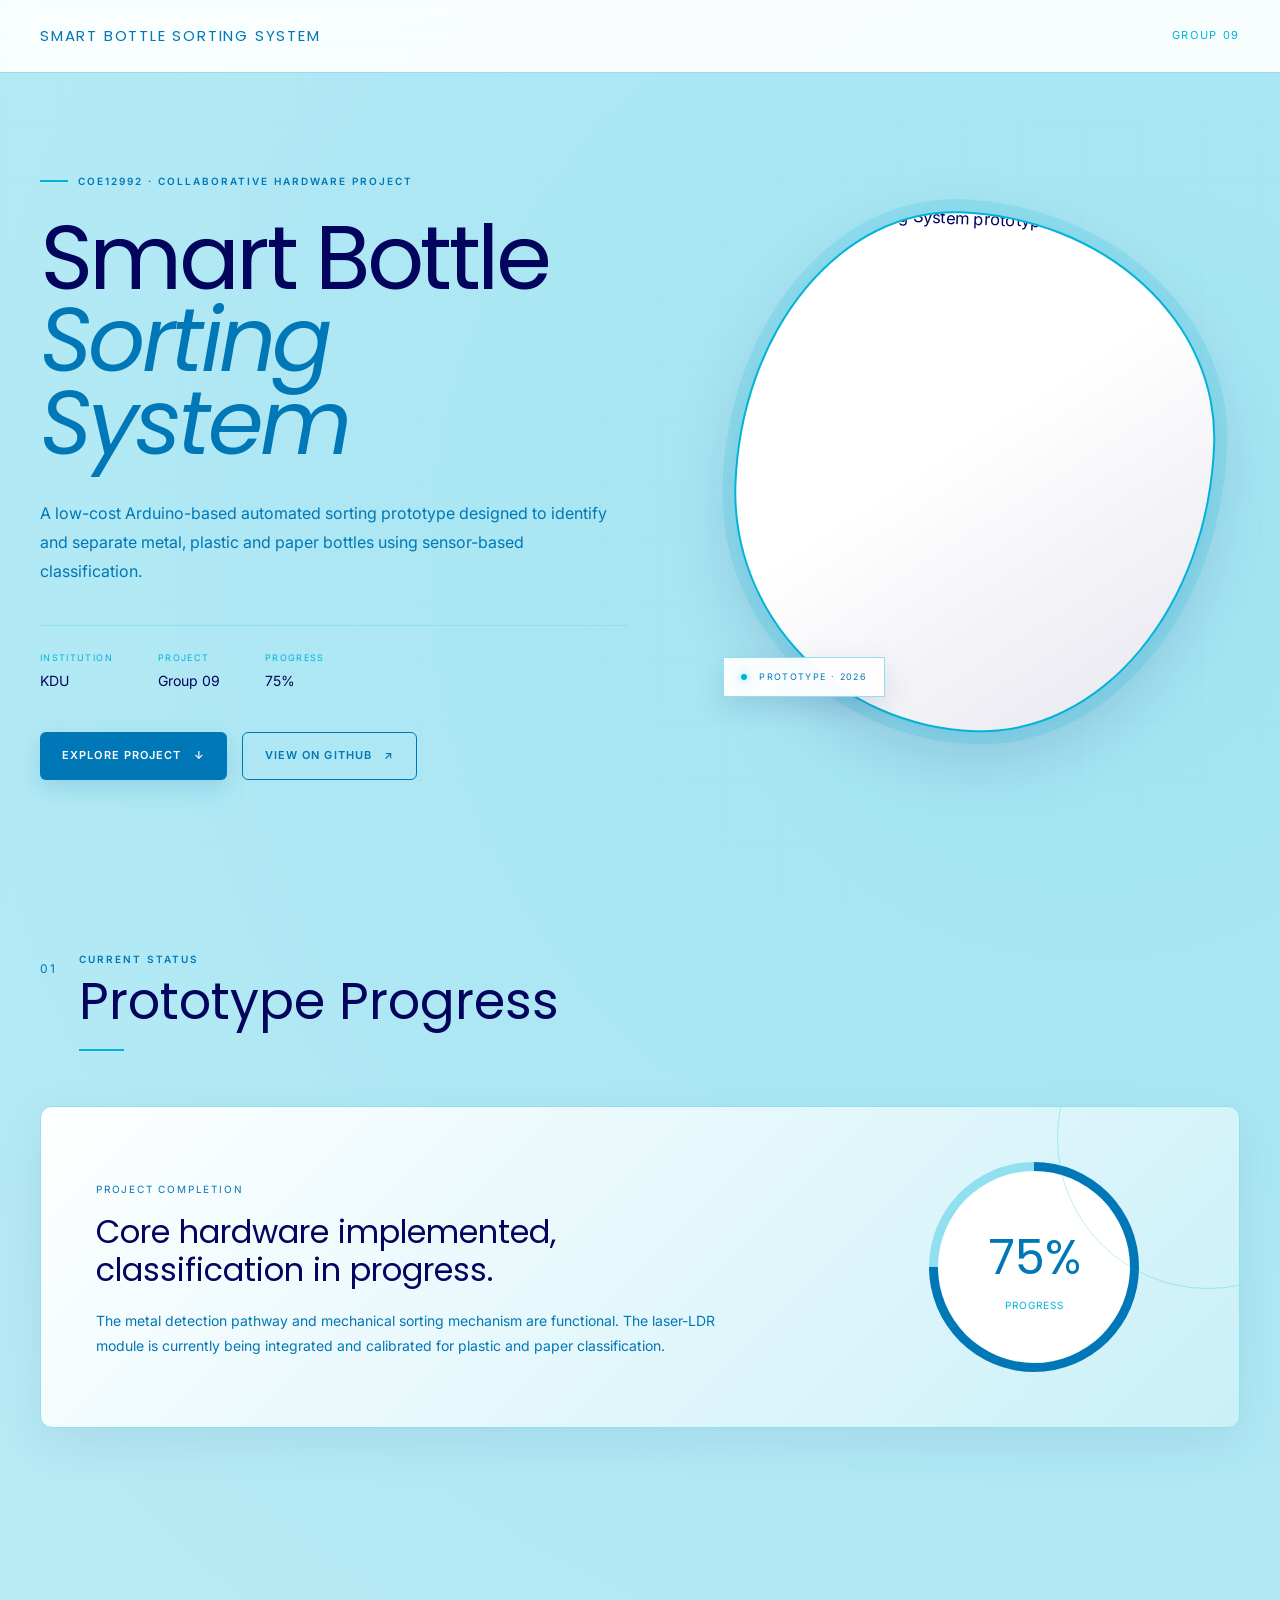
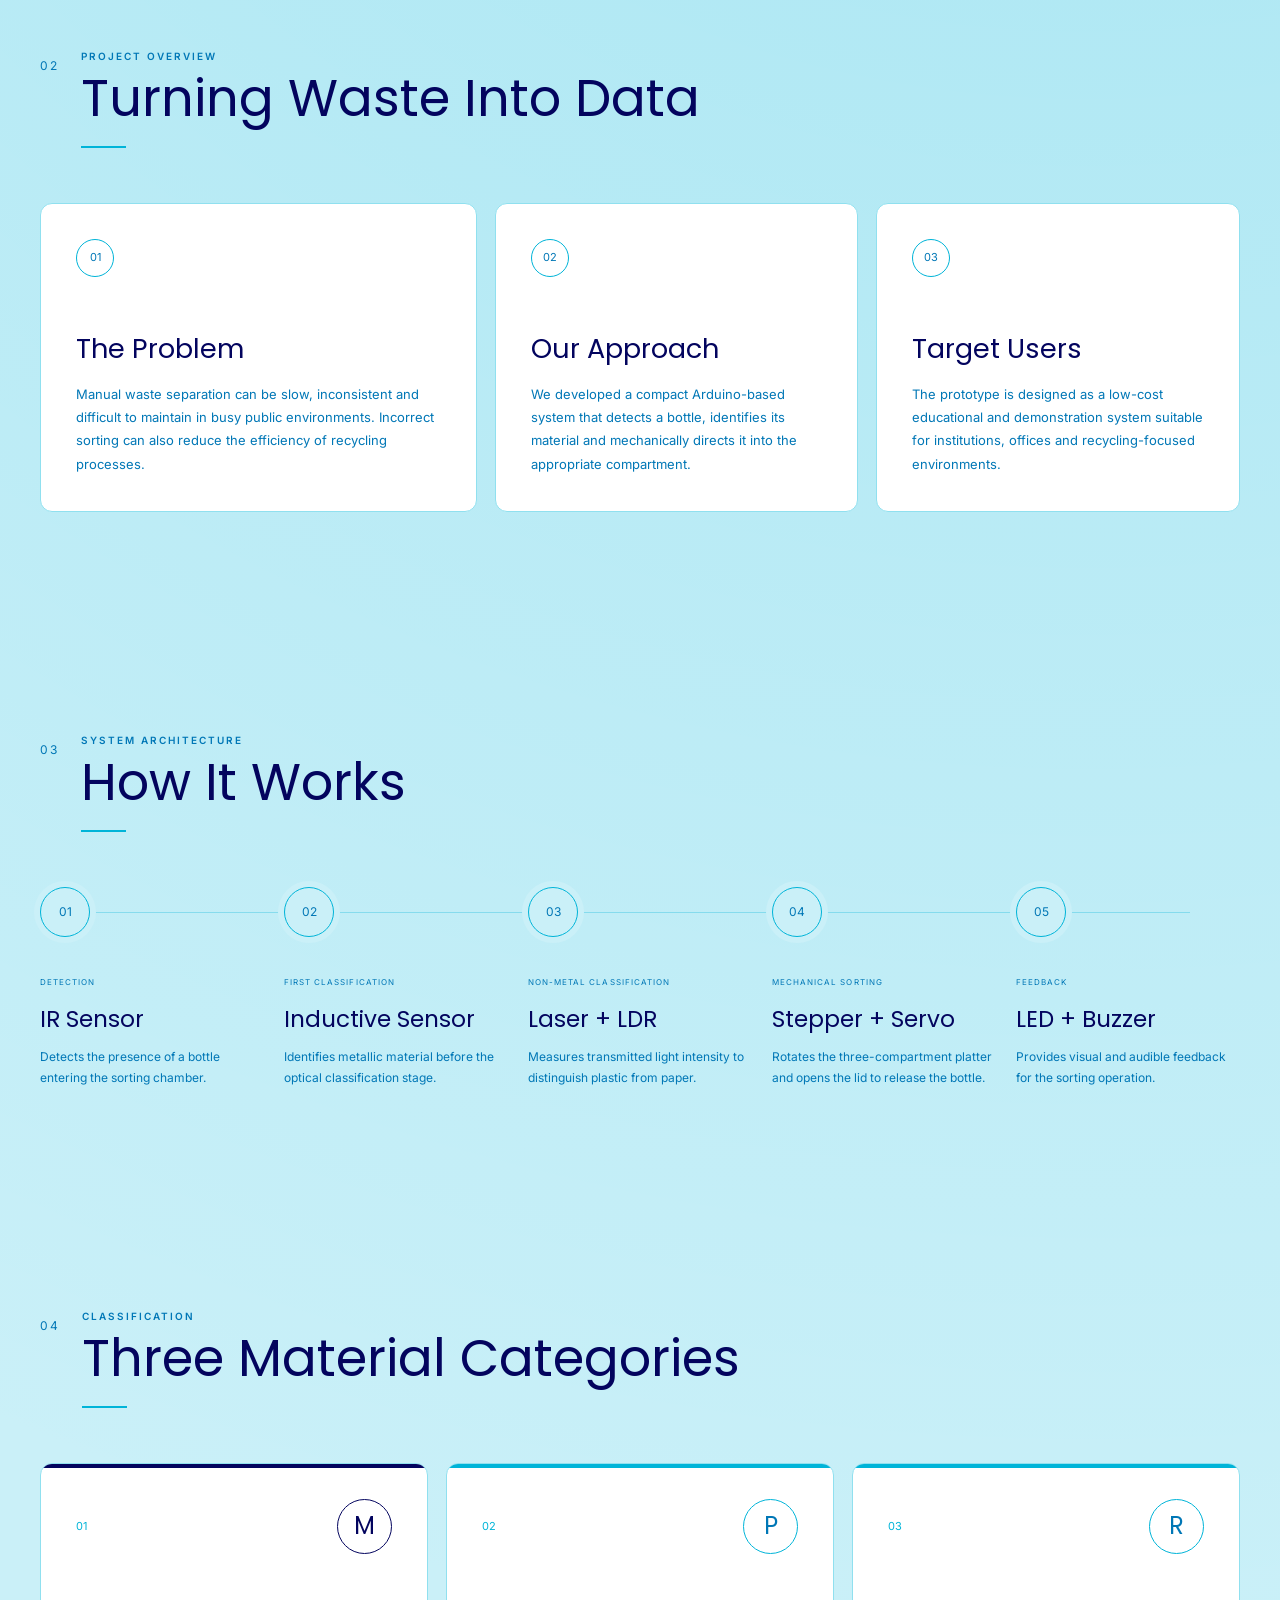
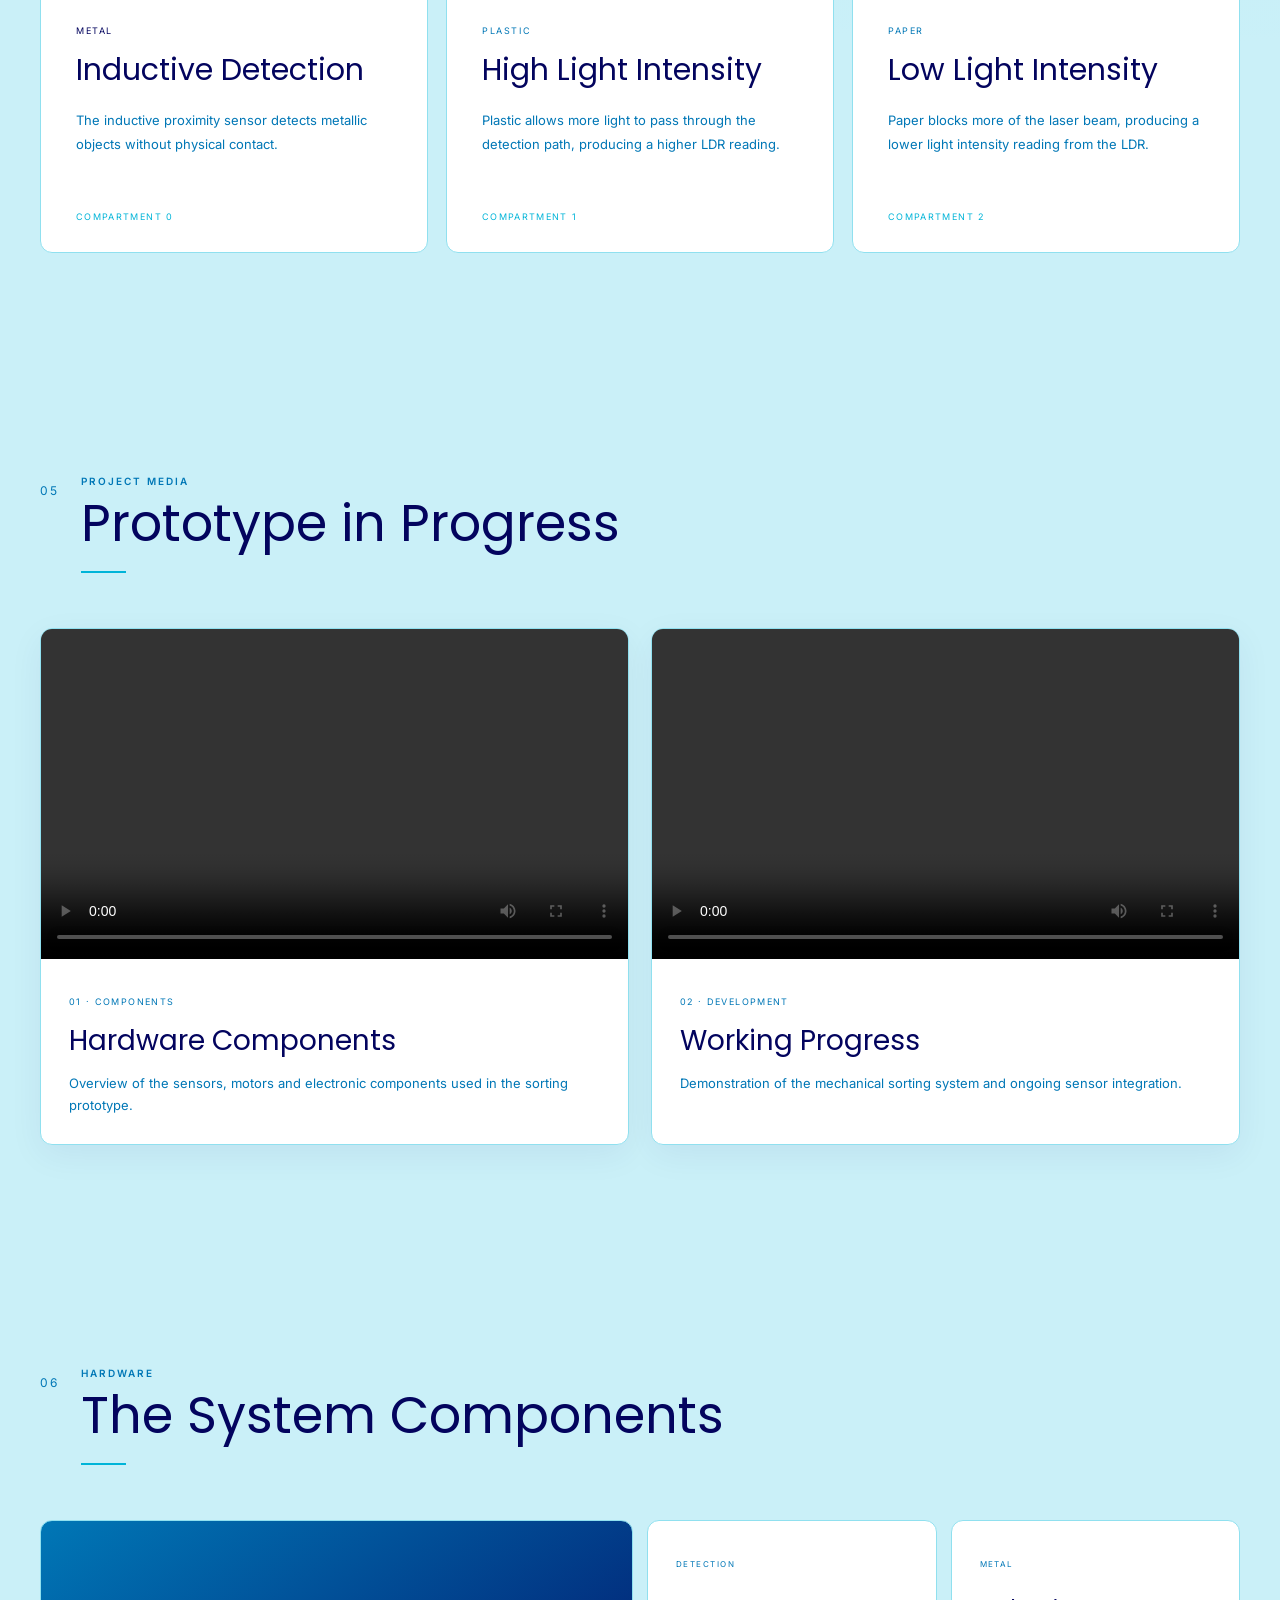
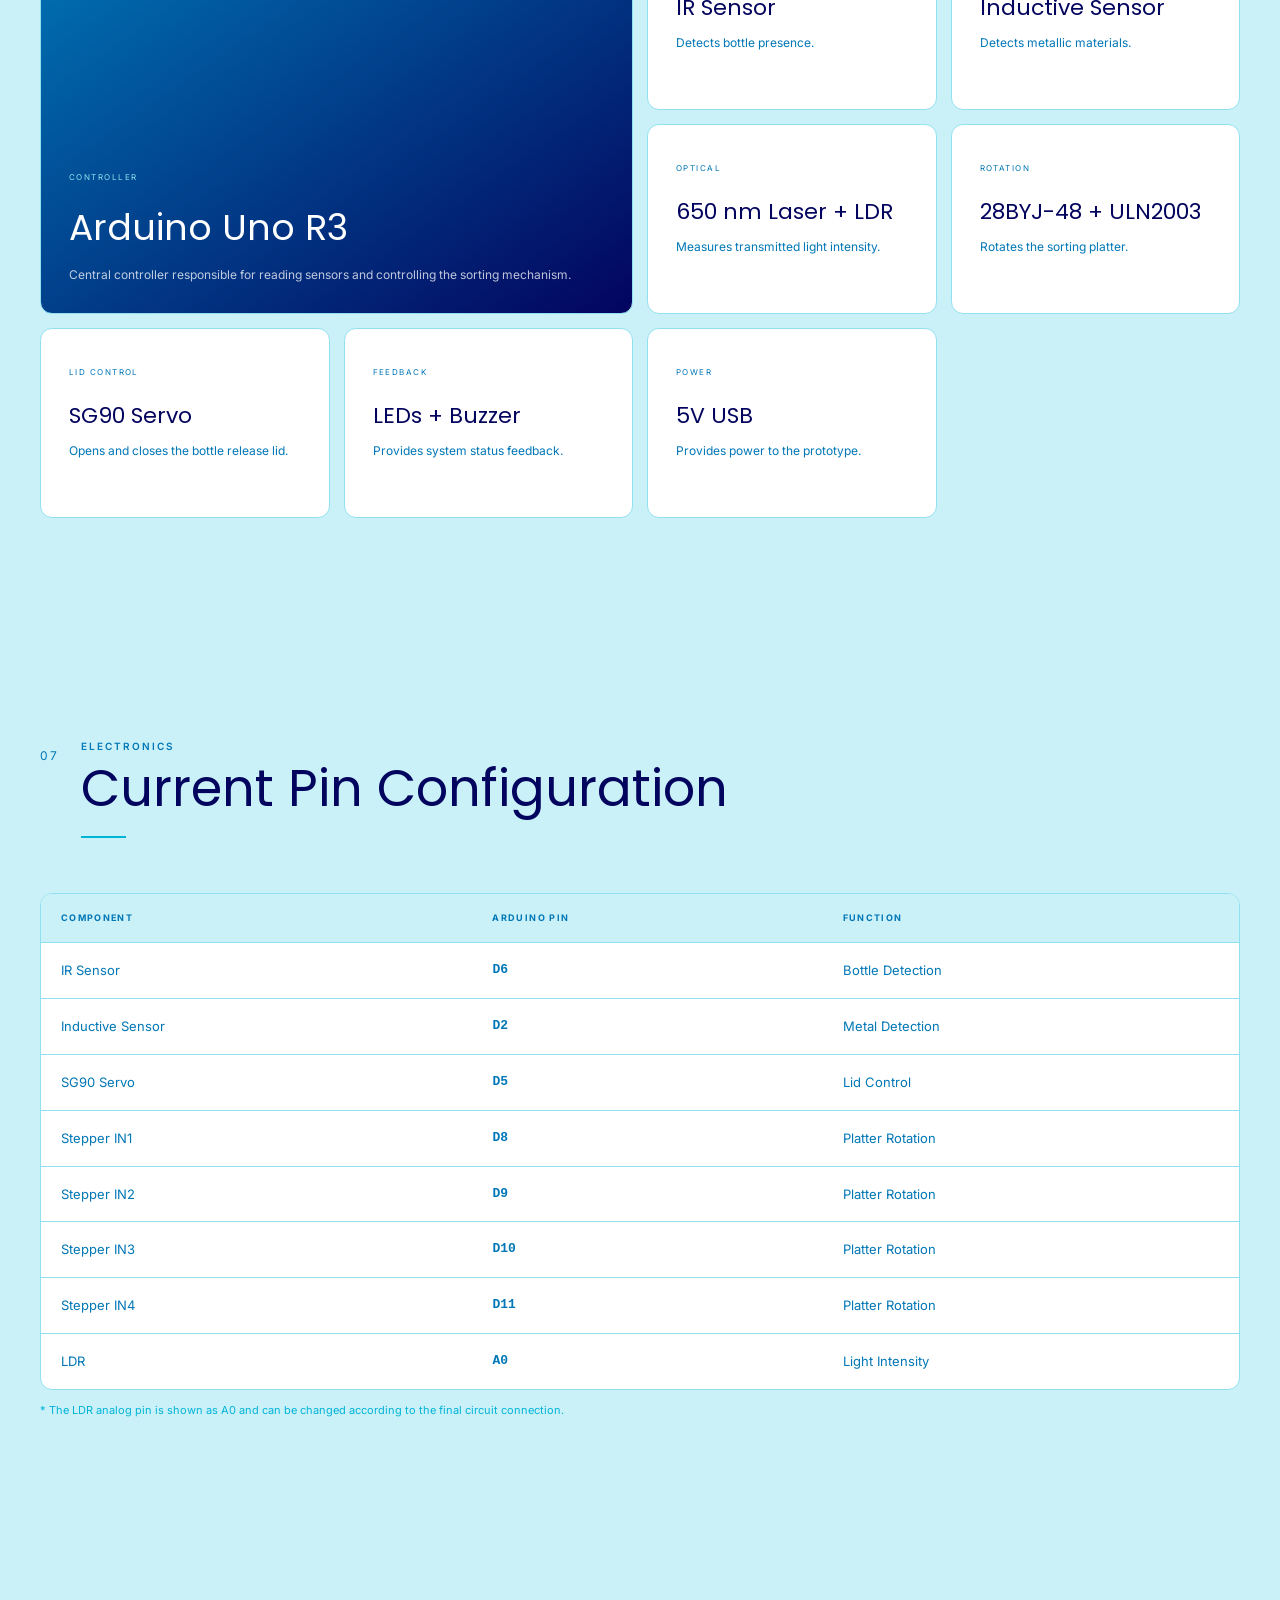
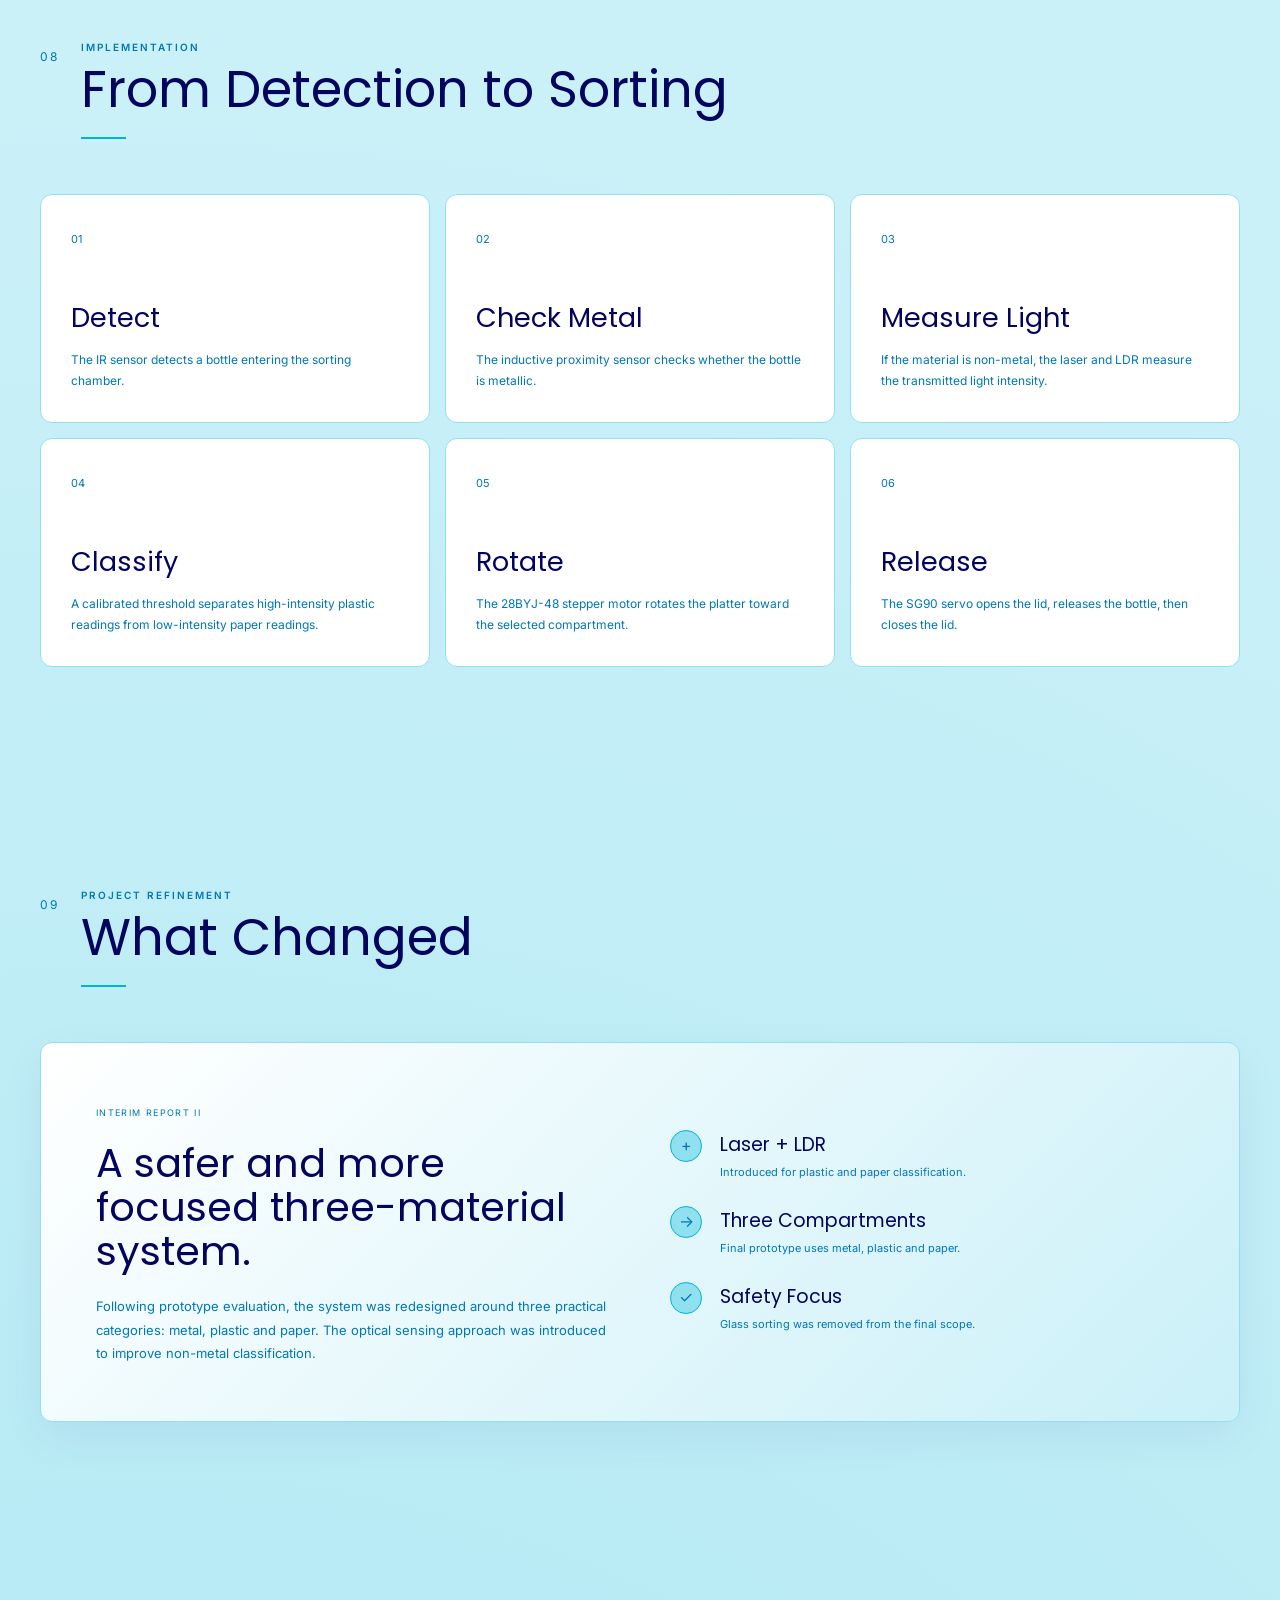
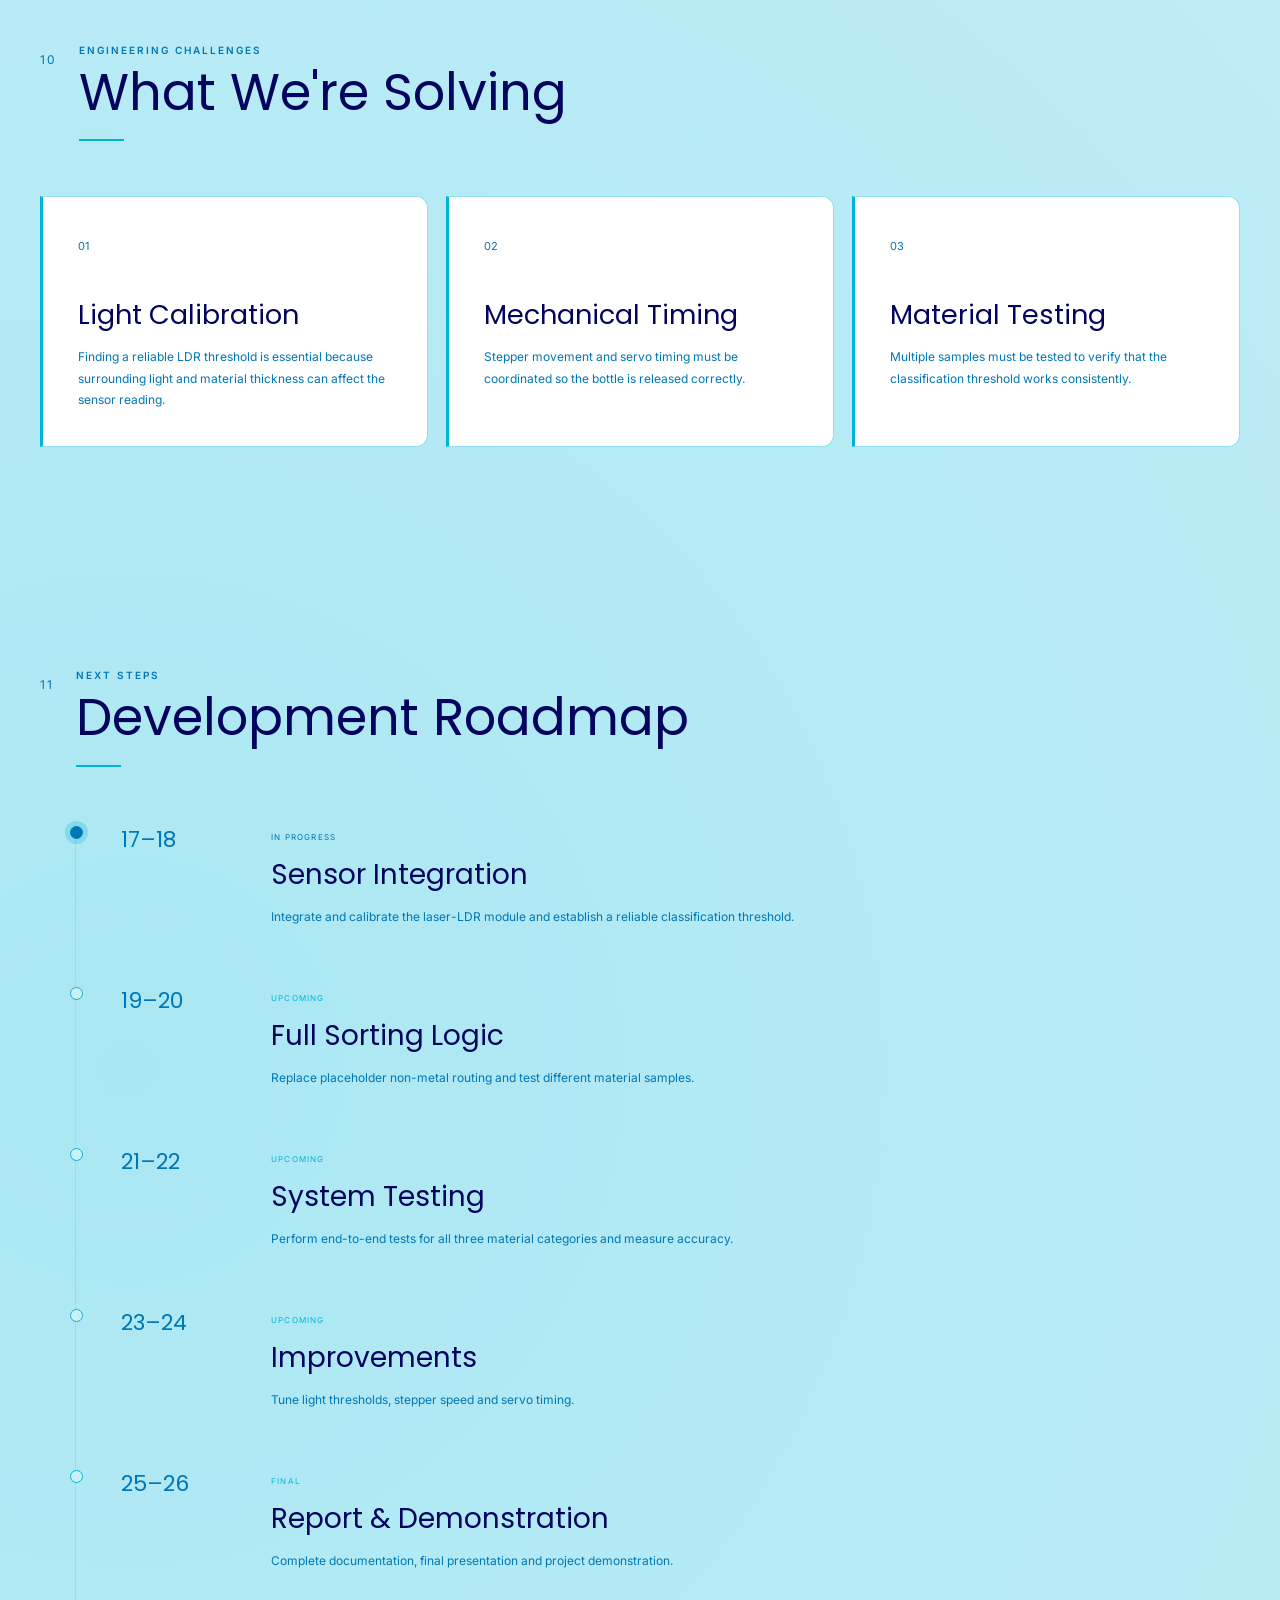
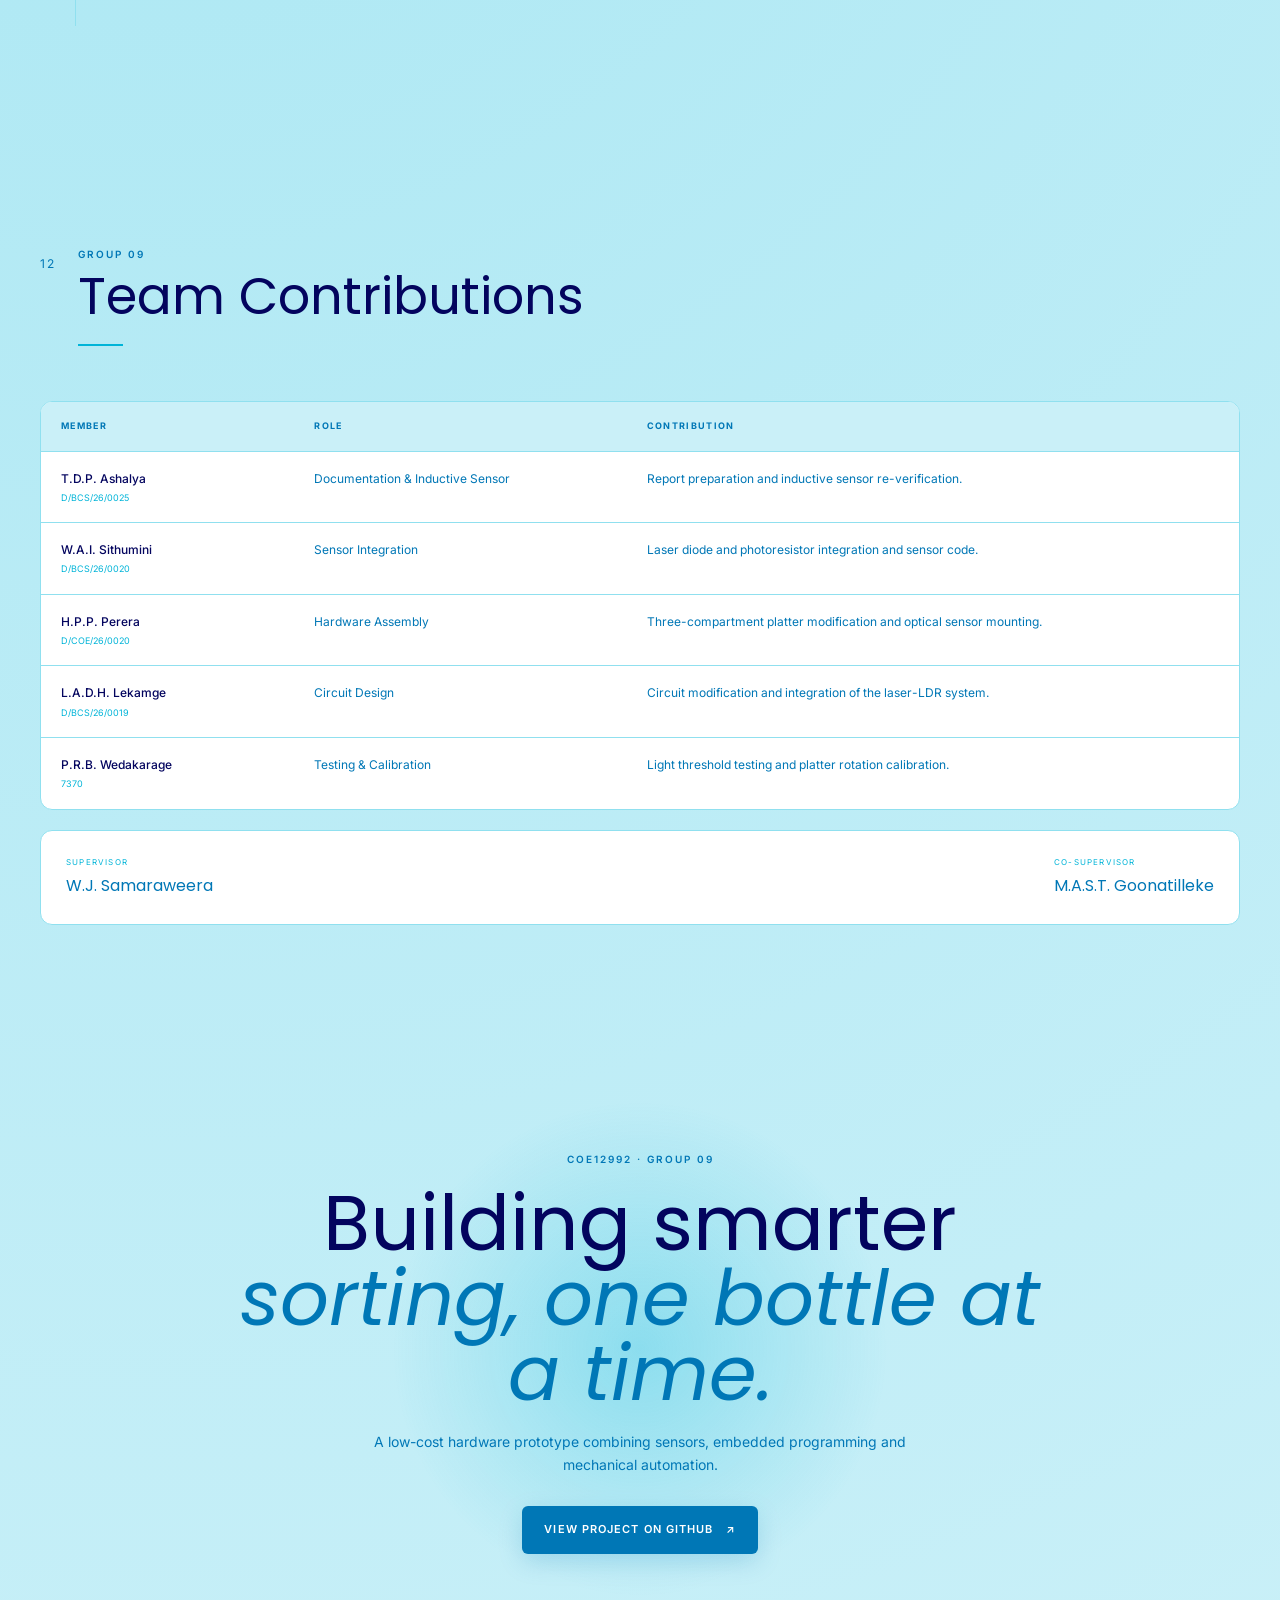
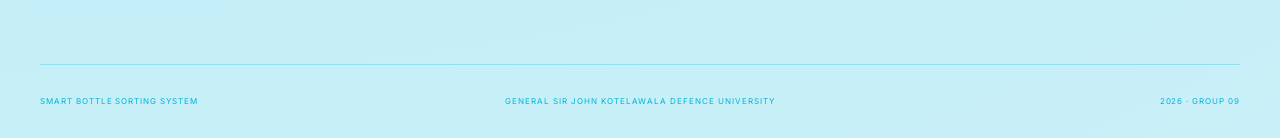
==== commit 103ca79b: "Add files via upload" ====
--- a/bottle-sorting.html
+++ b/bottle-sorting.html
@@ -7,10 +7,11 @@
     <title>Smart Bottle Sorting System | Group-09</title>
 
     <!-- Google Fonts -->
-   <link rel="preconnect" href="https://fonts.googleapis.com">
-<link rel="preconnect" href="https://fonts.gstatic.com" crossorigin>
-
-<link href="https://fonts.googleapis.com/css2?family=Inter:wght@400;500;600;700&family=Poppins:wght@400;500;600;700&display=swap" rel="stylesheet">
+    <link rel="preconnect" href="https://fonts.googleapis.com">
+    <link rel="preconnect" href="https://fonts.gstatic.com" crossorigin>
+
+    <link href="https://fonts.googleapis.com/css2?family=Inter:wght@400;500;600;700&family=Poppins:wght@400;500;600;700&display=swap" rel="stylesheet">
+
     <!-- Project CSS -->
     <link rel="stylesheet" href="bottle-sorting.css">
 </head>
@@ -23,8 +24,6 @@
 <header class="project-header">
 
     <nav class="project-nav">
-
-        
 
         <div class="nav-title">
             SMART BOTTLE SORTING SYSTEM
@@ -89,9 +88,14 @@
                 <span>↓</span>
             </a>
 
-            <!-- Replace # with your GitHub repository URL -->
-            <a href="#" class="btn btn-outline">
-                GitHub Repository
+            <!-- GitHub Repository -->
+            <a
+                href="https://github.com/Automatic-Bottle-Sorting-Machine/automaticbottlesortingmachine.github.io"
+                target="_blank"
+                rel="noopener noreferrer"
+                class="btn btn-outline"
+            >
+                View on GitHub
                 <span>↗</span>
             </a>
 
@@ -107,7 +111,6 @@
 
         <div class="project-image-frame">
 
-            <!-- Replace with your actual image filename -->
             <img
                 src="assets/smart-bottle.jpg"
                 alt="Smart Bottle Sorting System prototype"
@@ -396,7 +399,6 @@
 
     <div class="material-grid">
 
-
         <article class="material-card metal-card">
 
             <div class="material-top">
@@ -504,12 +506,12 @@
 
     <div class="video-grid">
 
-
         <article class="video-card">
 
             <div class="video-wrapper">
 
                 <video controls preload="metadata">
+
                     <source
                         src="assets/bottle-components.mp4"
                         type="video/mp4"
@@ -542,6 +544,7 @@
             <div class="video-wrapper">
 
                 <video controls preload="metadata">
+
                     <source
                         src="assets/bottle-working-progress.mp4"
                         type="video/mp4"
@@ -591,7 +594,6 @@
 
 
     <div class="hardware-grid">
-
 
         <div class="hardware-card main-controller">
 
@@ -816,7 +818,6 @@
 
     <div class="implementation-grid">
 
-
         <div class="implementation-card">
 
             <span class="implementation-number">01</span>
@@ -954,6 +955,7 @@
 
                 <div>
                     <strong>Laser + LDR</strong>
+
                     <p>
                         Introduced for plastic and paper classification.
                     </p>
@@ -968,6 +970,7 @@
 
                 <div>
                     <strong>Three Compartments</strong>
+
                     <p>
                         Final prototype uses metal, plastic and paper.
                     </p>
@@ -982,6 +985,7 @@
 
                 <div>
                     <strong>Safety Focus</strong>
+
                     <p>
                         Glass sorting was removed from the final scope.
                     </p>
@@ -1015,7 +1019,6 @@
 
     <div class="challenge-grid">
 
-
         <article class="challenge-card">
 
             <span>01</span>
@@ -1081,7 +1084,6 @@
 
 
     <div class="roadmap">
-
 
         <div class="roadmap-item active">
 
@@ -1382,6 +1384,16 @@
             embedded programming and mechanical automation.
         </p>
 
+        <!-- GitHub Project Link -->
+        <a
+            href="https://github.com/Automatic-Bottle-Sorting-Machine/automaticbottlesortingmachine.github.io"
+            target="_blank"
+            rel="noopener noreferrer"
+            class="btn btn-primary"
+        >
+            View Project on GitHub
+            <span>↗</span>
+        </a>
 
     </div>
 
@@ -1472,4 +1484,5 @@
 </script>
 
 </body>
-</html>+</html>
+
--- a/bottle-sorting.css
+++ b/bottle-sorting.css
@@ -1648,4 +1648,20 @@
         animation-iteration-count: 1 !important;
         transition-duration: 0.01ms !important;
     }
+}
+
+.github-btn {
+    display: inline-block;
+    padding: 12px 24px;
+    background: #111;
+    color: white;
+    text-decoration: none;
+    border-radius: 8px;
+    font-weight: 600;
+    transition: 0.3s;
+}
+
+.github-btn:hover {
+    transform: translateY(-3px);
+    opacity: 0.85;
 }
